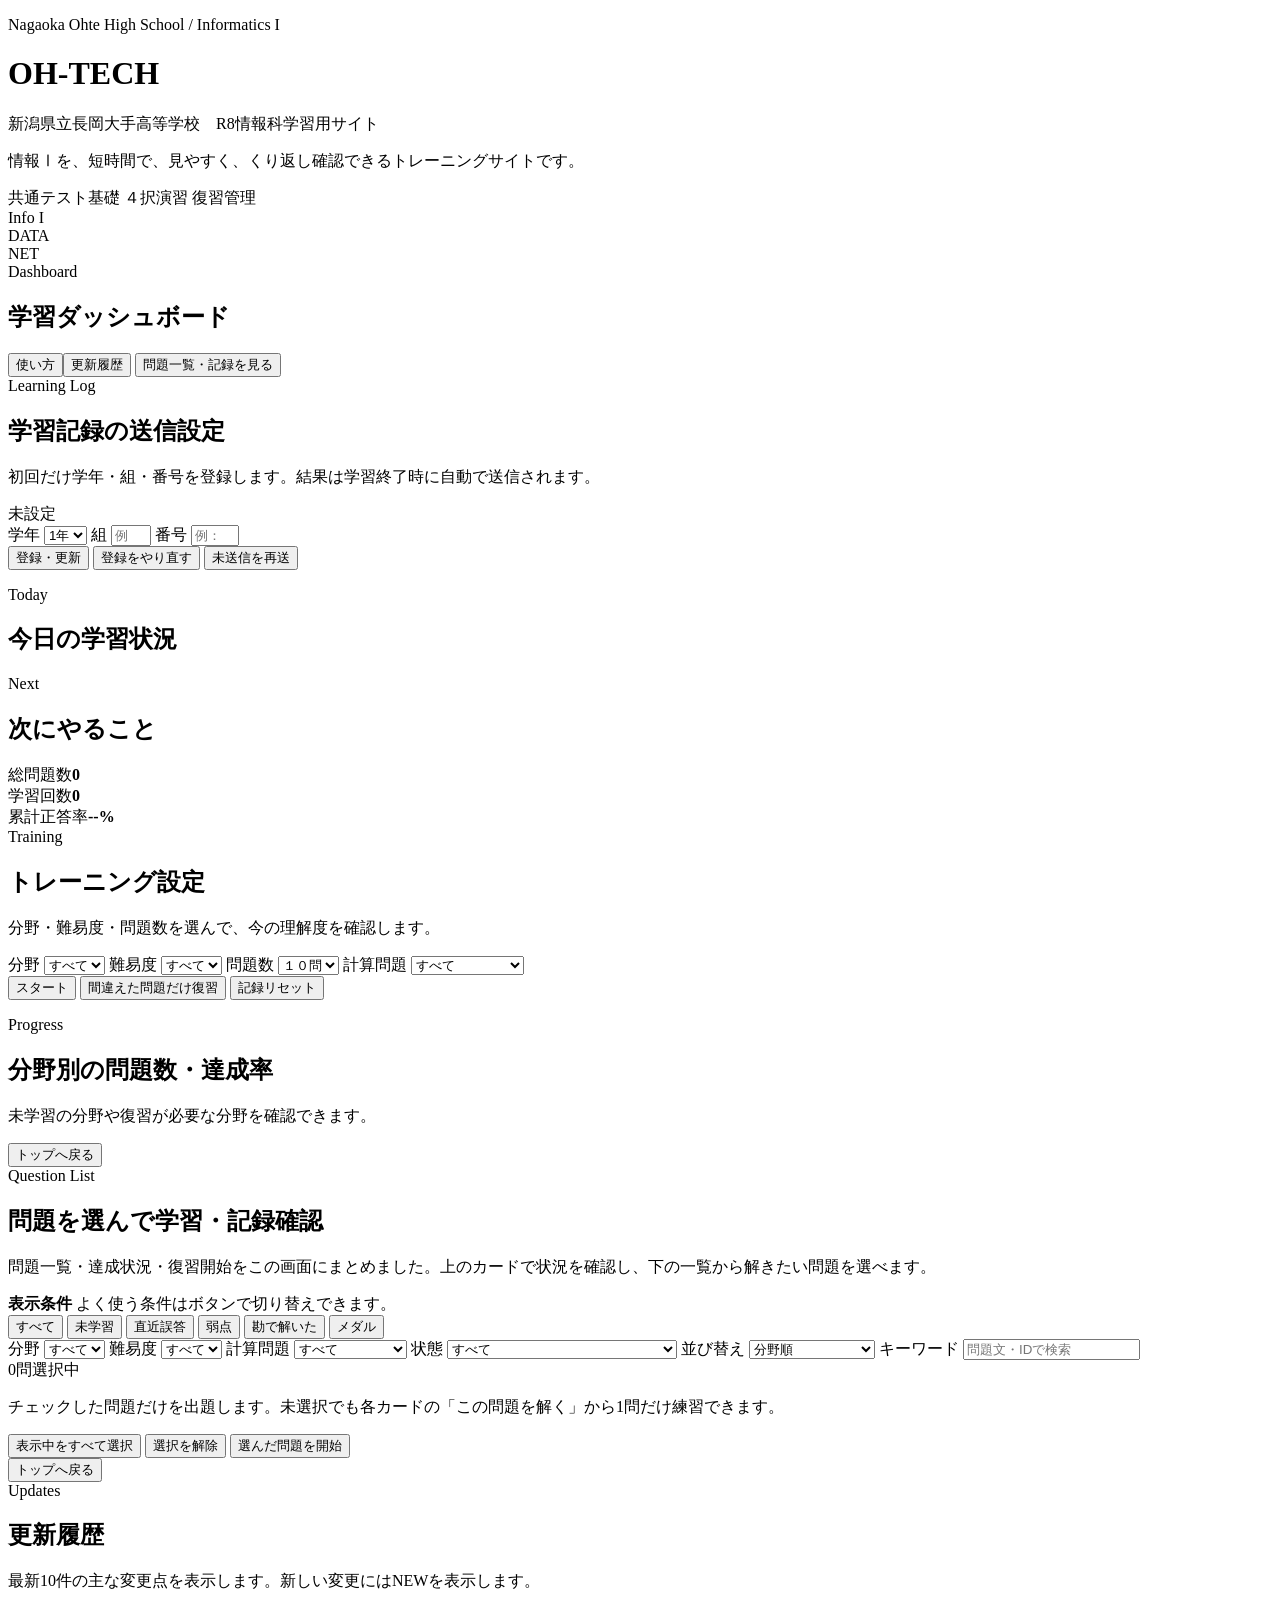
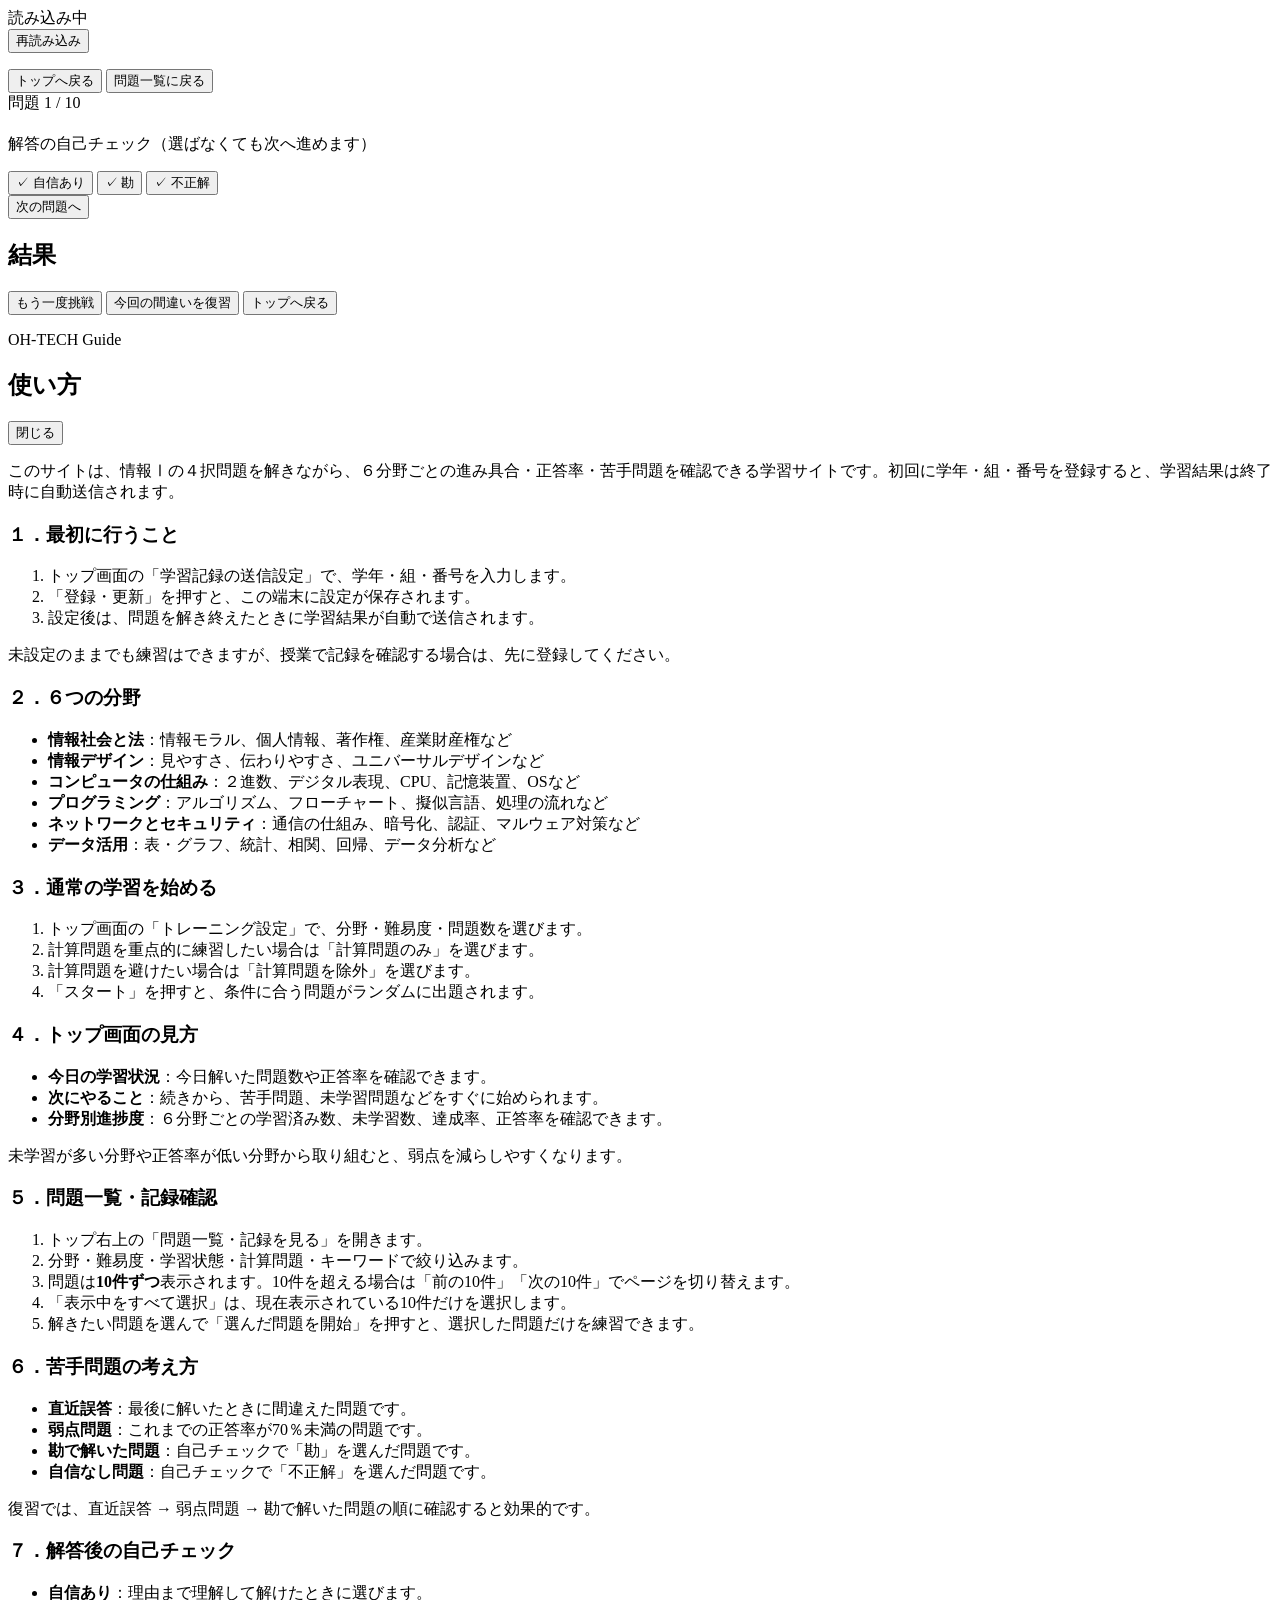
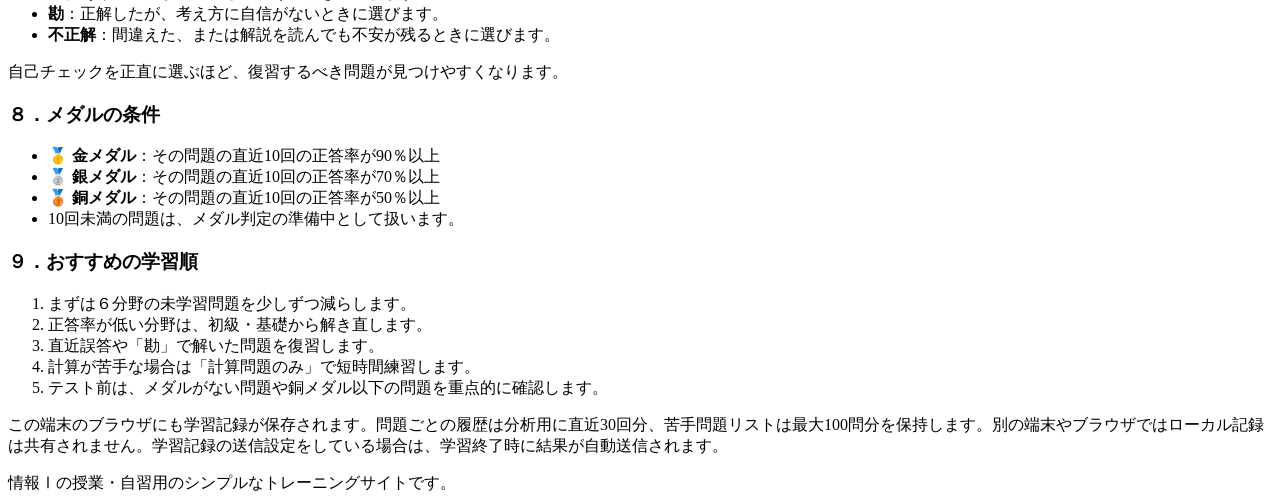
==== index.html @ 72bb90ec "Add files via upload" ====
<!doctype html>
<html lang="ja">
<head>
  <meta charset="utf-8">
  <meta name="viewport" content="width=device-width, initial-scale=1, viewport-fit=cover">
  <meta name="theme-color" content="#1e40af">
  <meta name="apple-mobile-web-app-capable" content="yes">
  <title>OH-TECH｜長岡大手高校 R8 情報科学習サイト</title>
  <link rel="stylesheet" href="css/style.css">
</head>
<body>
  <header class="site-header">
    <div class="hero-content">
      <p class="eyebrow">Nagaoka Ohte High School / Informatics I</p>
      <h1>OH-TECH</h1>
      <p class="school-name">新潟県立長岡大手高等学校　R8情報科学習用サイト</p>
      <p class="lead">情報Ⅰを、短時間で、見やすく、くり返し確認できるトレーニングサイトです。</p>
      <div class="hero-badges" aria-label="サイトの特徴">
        <span>共通テスト基礎</span>
        <span>４択演習</span>
        <span>復習管理</span>
      </div>
    </div>
    <div class="hero-visual" aria-hidden="true">
      <div class="orbit-card main">Info I</div>
      <div class="orbit-card small top">DATA</div>
      <div class="orbit-card small bottom">NET</div>
    </div>
  </header>

  <main class="container">
    <section id="home" class="panel active">
      <div class="top-bar">
        <div class="top-title">
          <span class="page-kicker">Dashboard</span>
          <h2>学習ダッシュボード</h2>
        </div>
        <div class="top-actions">
          <button id="openGuideBtn" class="ghost">使い方</button><button id="openUpdatesBtn" class="ghost">更新履歴</button>
          <button id="openHistoryBtn" class="primary">問題一覧・記録を見る</button>
        </div>
      </div>
      <div class="student-sync-card card" aria-label="学習記録送信設定">
        <div class="student-sync-head">
          <div>
            <span class="dashboard-kicker">Learning Log</span>
            <h2>学習記録の送信設定</h2>
            <p>初回だけ学年・組・番号を登録します。結果は学習終了時に自動で送信されます。</p>
          </div>
          <div id="syncStatusBadge" class="sync-status-badge">未設定</div>
        </div>
        <div class="student-profile-grid">
          <label>学年
            <select id="studentGradeSelect">
              <option value="1">1年</option>
              <option value="2">2年</option>
              <option value="3">3年</option>
            </select>
          </label>
          <label>組
            <input id="studentClassInput" type="number" inputmode="numeric" min="1" max="9" placeholder="例：3">
          </label>
          <label>番号
            <input id="studentNumberInput" type="number" inputmode="numeric" min="1" max="99" placeholder="例：25">
          </label>
          <div class="student-profile-actions">
            <button id="saveStudentProfileBtn" type="button" class="primary">登録・更新</button>
            <button id="resetStudentProfileBtn" type="button" class="ghost">登録をやり直す</button>
            <button id="resendLogsBtn" type="button" class="ghost">未送信を再送</button>
          </div>
        </div>
        <p id="studentProfileMessage" class="student-profile-message"></p>
      </div>

      <div class="home-dashboard">
        <section class="dashboard-card today-card" aria-label="今日の学習状況">
          <div class="dashboard-heading">
            <span class="dashboard-kicker">Today</span>
            <h2>今日の学習状況</h2>
          </div>
          <div id="todayStats" class="today-stats"></div>
        </section>
        <section class="dashboard-card action-card" aria-label="前回の続きと苦手問題">
          <div class="dashboard-heading">
            <span class="dashboard-kicker">Next</span>
            <h2>次にやること</h2>
          </div>
          <div id="nextLearningBox" class="next-learning-box"></div>
        </section>
      </div>
<div class="stats-grid">
        <div class="stat-card"><span>総問題数</span><strong id="totalQuestions">0</strong></div>
        <div class="stat-card"><span>学習回数</span><strong id="studyCount">0</strong></div>
        <div class="stat-card"><span>累計正答率</span><strong id="totalAccuracy">--%</strong></div>
      </div><div class="card">
        <div class="section-head"><span>Training</span><h2>トレーニング設定</h2><p>分野・難易度・問題数を選んで、今の理解度を確認します。</p></div>
        <div class="form-grid">
          <label>分野
            <select id="categorySelect">
              <option value="all">すべて</option>
            </select>
          </label>
          <label>難易度
            <select id="difficultySelect">
              <option value="all">すべて</option>
              <option value="intro">初級</option>
              <option value="basic">基礎</option>
              <option value="standard">標準</option>
              <option value="advanced">発展</option>
            </select>
          </label>
          <label>問題数
            <select id="countSelect">
              <option value="5">５問</option>
              <option value="10" selected>１０問</option>
              <option value="20">２０問</option><option value="all">すべて</option>
            </select>
          </label>
          <label>計算問題
            <select id="calculationSelect">
              <option value="all">すべて</option>
              <option value="only">計算問題のみ</option>
              <option value="exclude">計算問題を除外</option>
            </select>
          </label>
        </div>
        <div class="button-row">
          <button id="startBtn" class="primary">スタート</button>
          <button id="reviewWrongBtn">間違えた問題だけ復習</button>
          <button id="resetStatsBtn" class="danger">記録リセット</button>
        </div>
        <p id="homeMessage" class="message"></p>
      </div>

      <div class="card">
        <div class="section-head"><span>Progress</span><h2>分野別の問題数・達成率</h2><p>未学習の分野や復習が必要な分野を確認できます。</p></div>
        <div id="categoryStats" class="category-stats"></div>
      </div>

      
    </section>

    <section id="history" class="panel">
      <div class="card">
        <div class="history-page-head">
          <button id="historyBackBtn" class="ghost">トップへ戻る</button>
          <div class="section-head history-main-head">
            <span>Question List</span>
            <h2>問題を選んで学習・記録確認</h2>
            <p>問題一覧・達成状況・復習開始をこの画面にまとめました。上のカードで状況を確認し、下の一覧から解きたい問題を選べます。</p>
          </div>
        </div>

        <div id="historySummary" class="history-summary history-summary-compact"></div>

        <div class="history-filter-block">
          <div class="history-filter-title">
            <strong>表示条件</strong>
            <span>よく使う条件はボタンで切り替えできます。</span>
          </div>
          <div class="history-quick-tabs" aria-label="よく使う表示条件">
          <button type="button" class="history-quick-tab active" data-history-quick="all">すべて</button>
          <button type="button" class="history-quick-tab" data-history-quick="untried">未学習</button>
          <button type="button" class="history-quick-tab" data-history-quick="wrong">直近誤答</button>
          <button type="button" class="history-quick-tab" data-history-quick="low">弱点</button>
          <button type="button" class="history-quick-tab" data-history-quick="guess">勘で解いた</button>
          <button type="button" class="history-quick-tab" data-history-quick="medals">メダル</button>
          </div>

          <div class="history-controls">
          <label>分野
            <select id="historyCategoryFilter">
              <option value="all">すべて</option>
            </select>
          </label>
          <label>難易度
            <select id="historyDifficultyFilter">
              <option value="all">すべて</option>
              <option value="intro">初級</option>
              <option value="basic">基礎</option>
              <option value="standard">標準</option>
              <option value="advanced">発展</option>
            </select>
          </label>
          <label>計算問題
            <select id="historyCalculationFilter">
              <option value="all">すべて</option>
              <option value="only">計算問題のみ</option>
              <option value="exclude">計算問題を除外</option>
            </select>
          </label>
          <label>状態
            <select id="historyStatusFilter">
              <option value="all">すべて</option>
              <option value="wrong">直近で間違えた問題</option>
              <option value="untried">未学習問題</option>
              <option value="low">正答率が低い問題（70％未満）</option>
              <option value="medals">メダル獲得済み</option>
              <option value="gold">金メダル（直近10回90％以上）</option>
              <option value="silver">銀メダル（直近10回70％以上）</option>
              <option value="bronze">銅メダル（直近10回50％以上）</option>
              <option value="guess">「勘」が多い問題</option>
              <option value="selfIncorrect">自己チェック「不正解」が多い問題</option>
            </select>
          </label>
          <label>並び替え
            <select id="historySortSelect">
              <option value="category">分野順</option>
              <option value="lowAccuracy">正答率が低い順</option>
              <option value="highAccuracy">正答率が高い順</option>
              <option value="recent">最近解いた順</option>
              <option value="attempts">解答回数が多い順</option>
            </select>
          </label>
          <label>キーワード
            <input id="historySearchInput" type="search" placeholder="問題文・IDで検索">
          </label>
          </div>
        </div>

        <div class="history-study-toolbar">
          <div>
            <div id="historySelectionInfo" class="picker-info">0問選択中</div>
            <p class="toolbar-note">チェックした問題だけを出題します。未選択でも各カードの「この問題を解く」から1問だけ練習できます。</p>
          </div>
          <div class="button-row compact">
            <button id="historySelectVisibleBtn" type="button">表示中をすべて選択</button>
            <button id="historyClearSelectedBtn" type="button" class="ghost">選択を解除</button>
            <button id="historyStartSelectedBtn" type="button" class="primary">選んだ問題を開始</button>
          </div>
        </div>

        <div id="historyResultInfo" class="history-result-info"></div>
        <div id="questionHistory" class="question-history"></div>
      </div>
    </section>

    <section id="updatesPanel" class="panel">
      <div class="card updates-card">
        <div class="history-page-head">
          <button id="updatesBackBtn" class="ghost">トップへ戻る</button>
          <div class="section-head history-main-head">
            <span>Updates</span>
            <h2>更新履歴</h2>
            <p>最新10件の主な変更点を表示します。新しい変更にはNEWを表示します。</p>
          </div>
        </div>
        <div class="updates-toolbar">
          <div id="updatesLatestBadge" class="updates-latest-badge">読み込み中</div>
          <button id="reloadUpdatesBtn" type="button" class="ghost">再読み込み</button>
        </div>
        <div id="updateHistoryList" class="update-history-list" aria-live="polite"></div>
        <p id="updateHistoryMessage" class="update-history-message"></p>
      </div>
    </section>


    <section id="quiz" class="panel">
      <div class="quiz-top">
        <div class="quiz-nav-actions" aria-label="問題画面の移動">
          <button id="backHomeBtn" class="ghost" type="button">トップへ戻る</button>
          <button id="backHistoryBtn" class="ghost" type="button">問題一覧に戻る</button>
        </div>
        <div class="progress"><span id="progressText">問題 1 / 10</span><div><i id="progressBar"></i></div></div>
      </div>

      <article class="card question-card">
        <div class="tag-row">
          <span id="questionCategory" class="tag"></span>
          <span id="questionDifficulty" class="tag muted"></span>
        </div>
        <h2 id="questionText"></h2>
        <div id="questionFigure" class="question-figure" aria-label="問題の図"></div>
        <div id="choices" class="choices"></div>
      </article>

      <article id="feedback" class="card feedback hidden">
        <h2 id="feedbackTitle"></h2>
        <p id="correctAnswer"></p>
        <p id="explanation"></p>
        <div class="self-check" aria-label="解答後の自己チェック">
          <p class="self-check-title">解答の自己チェック（選ばなくても次へ進めます）</p>
          <div id="confidenceChoices" class="confidence-choices">
            <button type="button" class="confidence-choice" data-confidence="confident">✓ 自信あり</button>
            <button type="button" class="confidence-choice" data-confidence="guess">✓ 勘</button>
            <button type="button" class="confidence-choice" data-confidence="incorrect">✓ 不正解</button>
          </div>
        </div>
        <button id="nextBtn" class="primary">次の問題へ</button>
      </article>
    </section>

    <section id="result" class="panel">
      <article class="card result-card">
        <h2>結果</h2>
        <p class="score"><strong id="scoreText"></strong></p>
        <p id="resultMessage"></p>
        <div id="resultBreakdown" class="category-stats"></div>
        <div class="button-row">
          <button id="retryBtn" class="primary">もう一度挑戦</button>
          <button id="reviewSessionWrongBtn">今回の間違いを復習</button>
          <button id="toHomeBtn">トップへ戻る</button>
        </div>
      </article>
    </section>
  </main>


  <div id="guideModal" class="modal hidden" role="dialog" aria-modal="true" aria-labelledby="guideTitle">
    <div class="modal-backdrop" id="closeGuideBackdrop"></div>
    <section class="modal-card guide-modal-card">
      <div class="modal-head">
        <div>
          <p class="guide-kicker">OH-TECH Guide</p>
          <h2 id="guideTitle">使い方</h2>
        </div>
        <button id="closeGuideBtn" class="ghost" type="button">閉じる</button>
      </div>

      <div class="guide-overview">
        <p>このサイトは、情報Ⅰの４択問題を解きながら、６分野ごとの進み具合・正答率・苦手問題を確認できる学習サイトです。初回に学年・組・番号を登録すると、学習結果は終了時に自動送信されます。</p>
      </div>

      <div class="guide-section-grid">
        <section class="guide-section highlight-guide-section">
          <h3>１．最初に行うこと</h3>
          <ol class="guide-list">
            <li>トップ画面の「学習記録の送信設定」で、学年・組・番号を入力します。</li>
            <li>「登録・更新」を押すと、この端末に設定が保存されます。</li>
            <li>設定後は、問題を解き終えたときに学習結果が自動で送信されます。</li>
          </ol>
          <p class="guide-small-note">未設定のままでも練習はできますが、授業で記録を確認する場合は、先に登録してください。</p>
        </section>

        <section class="guide-section">
          <h3>２．６つの分野</h3>
          <ul class="guide-list">
            <li><strong>情報社会と法</strong>：情報モラル、個人情報、著作権、産業財産権など</li>
            <li><strong>情報デザイン</strong>：見やすさ、伝わりやすさ、ユニバーサルデザインなど</li>
            <li><strong>コンピュータの仕組み</strong>：２進数、デジタル表現、CPU、記憶装置、OSなど</li>
            <li><strong>プログラミング</strong>：アルゴリズム、フローチャート、擬似言語、処理の流れなど</li>
            <li><strong>ネットワークとセキュリティ</strong>：通信の仕組み、暗号化、認証、マルウェア対策など</li>
            <li><strong>データ活用</strong>：表・グラフ、統計、相関、回帰、データ分析など</li>
          </ul>
        </section>

        <section class="guide-section">
          <h3>３．通常の学習を始める</h3>
          <ol class="guide-list">
            <li>トップ画面の「トレーニング設定」で、分野・難易度・問題数を選びます。</li>
            <li>計算問題を重点的に練習したい場合は「計算問題のみ」を選びます。</li>
            <li>計算問題を避けたい場合は「計算問題を除外」を選びます。</li>
            <li>「スタート」を押すと、条件に合う問題がランダムに出題されます。</li>
          </ol>
        </section>

        <section class="guide-section">
          <h3>４．トップ画面の見方</h3>
          <ul class="guide-list">
            <li><strong>今日の学習状況</strong>：今日解いた問題数や正答率を確認できます。</li>
            <li><strong>次にやること</strong>：続きから、苦手問題、未学習問題などをすぐに始められます。</li>
            <li><strong>分野別進捗度</strong>：６分野ごとの学習済み数、未学習数、達成率、正答率を確認できます。</li>
          </ul>
          <p class="guide-small-note">未学習が多い分野や正答率が低い分野から取り組むと、弱点を減らしやすくなります。</p>
        </section>

        <section class="guide-section">
          <h3>５．問題一覧・記録確認</h3>
          <ol class="guide-list">
            <li>トップ右上の「問題一覧・記録を見る」を開きます。</li>
            <li>分野・難易度・学習状態・計算問題・キーワードで絞り込みます。</li>
            <li>問題は<strong>10件ずつ</strong>表示されます。10件を超える場合は「前の10件」「次の10件」でページを切り替えます。</li>
            <li>「表示中をすべて選択」は、現在表示されている10件だけを選択します。</li>
            <li>解きたい問題を選んで「選んだ問題を開始」を押すと、選択した問題だけを練習できます。</li>
          </ol>
        </section>

        <section class="guide-section highlight-guide-section">
          <h3>６．苦手問題の考え方</h3>
          <ul class="guide-list">
            <li><strong>直近誤答</strong>：最後に解いたときに間違えた問題です。</li>
            <li><strong>弱点問題</strong>：これまでの正答率が70％未満の問題です。</li>
            <li><strong>勘で解いた問題</strong>：自己チェックで「勘」を選んだ問題です。</li>
            <li><strong>自信なし問題</strong>：自己チェックで「不正解」を選んだ問題です。</li>
          </ul>
          <p class="guide-small-note">復習では、直近誤答 → 弱点問題 → 勘で解いた問題の順に確認すると効果的です。</p>
        </section>

        <section class="guide-section">
          <h3>７．解答後の自己チェック</h3>
          <ul class="guide-list">
            <li><strong>自信あり</strong>：理由まで理解して解けたときに選びます。</li>
            <li><strong>勘</strong>：正解したが、考え方に自信がないときに選びます。</li>
            <li><strong>不正解</strong>：間違えた、または解説を読んでも不安が残るときに選びます。</li>
          </ul>
          <p class="guide-small-note">自己チェックを正直に選ぶほど、復習するべき問題が見つけやすくなります。</p>
        </section>

        <section class="guide-section">
          <h3>８．メダルの条件</h3>
          <ul class="guide-list">
            <li><strong>🥇 金メダル</strong>：その問題の直近10回の正答率が90％以上</li>
            <li><strong>🥈 銀メダル</strong>：その問題の直近10回の正答率が70％以上</li>
            <li><strong>🥉 銅メダル</strong>：その問題の直近10回の正答率が50％以上</li>
            <li>10回未満の問題は、メダル判定の準備中として扱います。</li>
          </ul>
        </section>

        <section class="guide-section">
          <h3>９．おすすめの学習順</h3>
          <ol class="guide-list">
            <li>まずは６分野の未学習問題を少しずつ減らします。</li>
            <li>正答率が低い分野は、初級・基礎から解き直します。</li>
            <li>直近誤答や「勘」で解いた問題を復習します。</li>
            <li>計算が苦手な場合は「計算問題のみ」で短時間練習します。</li>
            <li>テスト前は、メダルがない問題や銅メダル以下の問題を重点的に確認します。</li>
          </ol>
        </section>
      </div>

      <p class="guide-note">この端末のブラウザにも学習記録が保存されます。問題ごとの履歴は分析用に直近30回分、苦手問題リストは最大100問分を保持します。別の端末やブラウザではローカル記録は共有されません。学習記録の送信設定をしている場合は、学習終了時に結果が自動送信されます。</p>
    </section>
  </div>

  <footer class="site-footer">情報Ⅰの授業・自習用のシンプルなトレーニングサイトです。</footer>
  <script src="data/questions.js"></script>
  <script src="js/app.js"></script>
</body>
</html>
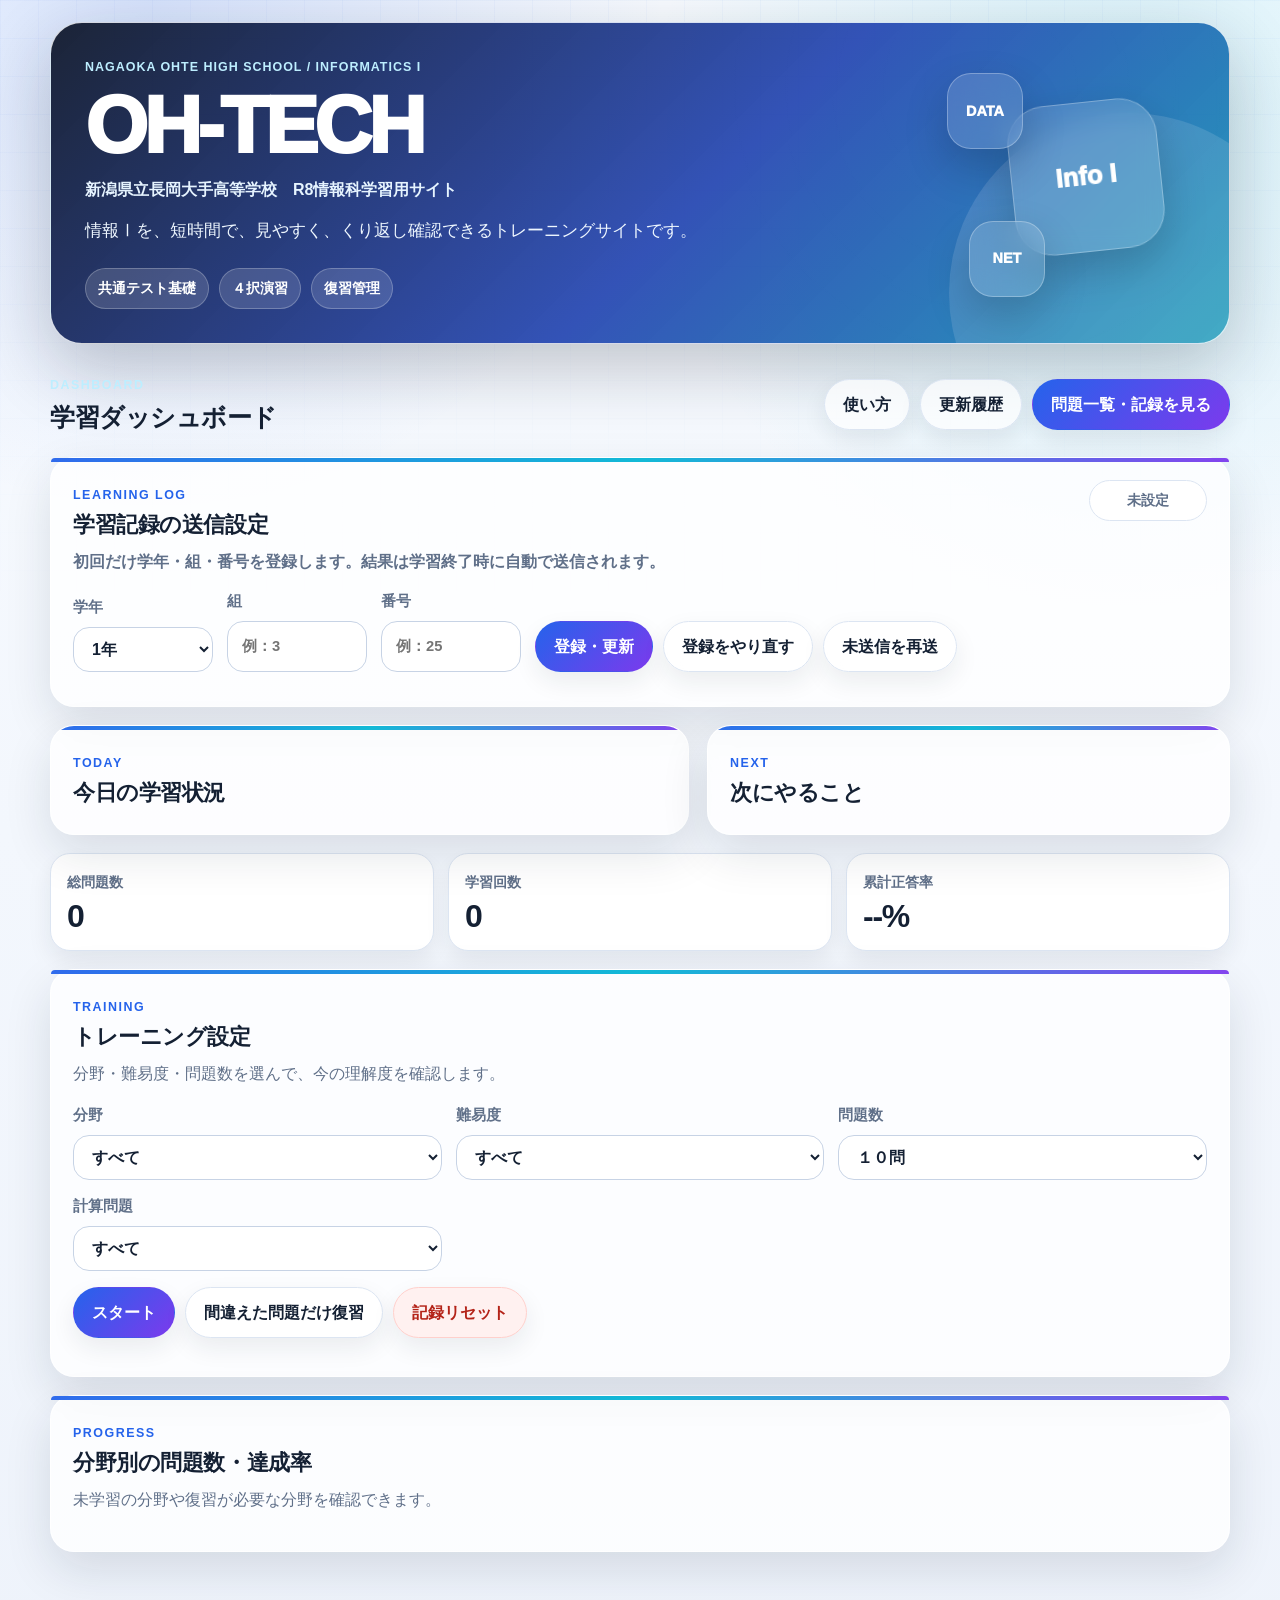
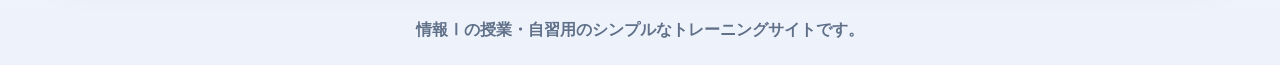
==== commit f47c7cea: "Add files via upload" ====
--- a/index.html
+++ b/index.html
@@ -6,7 +6,7 @@
   <meta name="theme-color" content="#1e40af">
   <meta name="apple-mobile-web-app-capable" content="yes">
   <title>OH-TECH｜長岡大手高校 R8 情報科学習サイト</title>
-  <link rel="stylesheet" href="css/style.css">
+  <link rel="stylesheet" href="style.css">
 </head>
 <body>
   <header class="site-header">
--- a/style.css
+++ b/style.css
@@ -0,0 +1,1197 @@
+.hidden{display:none!important}
+:root{
+  --bg:#eef3fb;
+  --bg2:#f8fbff;
+  --card:#ffffff;
+  --glass:rgba(255,255,255,.78);
+  --text:#142033;
+  --sub:#607089;
+  --muted:#8794a8;
+  --line:#dce5f2;
+  --line-strong:#c7d3e5;
+  --main:#2563eb;
+  --main2:#06b6d4;
+  --main-dark:#1e40af;
+  --main-soft:#e0efff;
+  --accent:#7c3aed;
+  --ok:#157347;
+  --ok-bg:#ecfdf3;
+  --ng:#b42318;
+  --ng-bg:#fff1f0;
+  --warn:#a15c07;
+  --warn-bg:#fff7df;
+  --shadow:0 18px 48px rgba(20,32,51,.12);
+  --shadow-soft:0 10px 24px rgba(20,32,51,.08);
+  --radius:24px;
+  --radius-sm:16px;
+}
+*{box-sizing:border-box}
+html{scroll-behavior:smooth}
+body{
+  margin:0;
+  min-height:100vh;
+  color:var(--text);
+  font-family:-apple-system,BlinkMacSystemFont,"Segoe UI","Hiragino Sans","Yu Gothic",Meiryo,sans-serif;
+  background:
+    radial-gradient(circle at 12% 0%, rgba(37,99,235,.16), transparent 32rem),
+    radial-gradient(circle at 88% 8%, rgba(6,182,212,.14), transparent 30rem),
+    linear-gradient(180deg,var(--bg2),var(--bg));
+  line-height:1.7;
+}
+body::before{
+  content:"";
+  position:fixed;
+  inset:0;
+  pointer-events:none;
+  background-image:linear-gradient(rgba(37,99,235,.045) 1px, transparent 1px),linear-gradient(90deg, rgba(37,99,235,.045) 1px, transparent 1px);
+  background-size:38px 38px;
+  mask-image:linear-gradient(180deg,rgba(0,0,0,.72),transparent 70%);
+}
+button,select{font:inherit}
+button{
+  border:0;
+  border-radius:999px;
+  padding:11px 18px;
+  background:#fff;
+  color:var(--text);
+  font-weight:800;
+  cursor:pointer;
+  border:1px solid var(--line);
+  box-shadow:var(--shadow-soft);
+  transition:transform .18s ease, box-shadow .18s ease, background .18s ease, border-color .18s ease;
+}
+button:hover:not(:disabled){transform:translateY(-1px);box-shadow:0 14px 28px rgba(20,32,51,.13);border-color:#b8c7dd}
+button:focus-visible,select:focus-visible{outline:3px solid rgba(37,99,235,.28);outline-offset:3px}
+button:disabled{opacity:.45;cursor:not-allowed;box-shadow:none}
+button.primary,.primary{
+  color:#fff;
+  background:linear-gradient(135deg,var(--main),var(--accent));
+  border-color:transparent;
+}
+button.ghost,.ghost{background:rgba(255,255,255,.72);backdrop-filter:blur(10px)}
+button.danger{background:var(--ng-bg);color:var(--ng);border-color:#ffd0cc}
+.site-header{
+  position:relative;
+  overflow:hidden;
+  width:min(1180px,calc(100% - 32px));
+  margin:22px auto 0;
+  padding:34px;
+  border:1px solid rgba(255,255,255,.8);
+  border-radius:32px;
+  background:
+    linear-gradient(135deg,rgba(15,23,42,.94),rgba(30,64,175,.9) 55%,rgba(8,145,178,.86)),
+    radial-gradient(circle at 80% 20%,rgba(255,255,255,.22),transparent 18rem);
+  color:#fff;
+  display:grid;
+  grid-template-columns:minmax(0,1fr) 280px;
+  gap:26px;
+  box-shadow:0 24px 70px rgba(15,23,42,.24);
+}
+.site-header::after{
+  content:"";
+  position:absolute;
+  inset:auto -80px -130px auto;
+  width:360px;height:360px;
+  border-radius:50%;
+  background:rgba(255,255,255,.12);
+}
+.hero-content{position:relative;z-index:1}
+.eyebrow,.page-kicker,.dashboard-kicker,.section-head span{
+  margin:0 0 8px;
+  letter-spacing:.12em;
+  text-transform:uppercase;
+  font-size:.78rem;
+  font-weight:900;
+  color:#bdeeff;
+}
+.site-header h1{margin:0;font-size:clamp(2.7rem,7vw,5rem);line-height:1;font-weight:950;letter-spacing:-.05em}
+.school-name{margin:10px 0 0;font-weight:800;color:#e6f4ff}
+.lead{max-width:720px;margin:14px 0 0;font-size:1.06rem;color:#eef7ff}
+.hero-badges{display:flex;flex-wrap:wrap;gap:10px;margin-top:22px}
+.hero-badges span{
+  display:inline-flex;align-items:center;gap:6px;
+  padding:7px 12px;border-radius:999px;
+  background:rgba(255,255,255,.14);border:1px solid rgba(255,255,255,.24);
+  font-weight:800;font-size:.9rem;
+}
+.hero-visual{position:relative;z-index:1;min-height:210px}
+.orbit-card{
+  position:absolute;
+  display:grid;place-items:center;
+  border:1px solid rgba(255,255,255,.28);
+  background:rgba(255,255,255,.14);
+  backdrop-filter:blur(14px);
+  box-shadow:0 18px 44px rgba(0,0,0,.18);
+  font-weight:950;
+}
+.orbit-card.main{right:34px;top:45px;width:150px;height:150px;border-radius:38px;font-size:1.6rem;transform:rotate(-6deg)}
+.orbit-card.small{width:76px;height:76px;border-radius:24px;font-size:.9rem}
+.orbit-card.top{right:172px;top:16px}.orbit-card.bottom{right:150px;bottom:12px}
+.container{position:relative;z-index:1;width:min(1180px,calc(100% - 32px));margin:26px auto 42px}
+.panel{display:none}.panel.active{display:block;animation:fadeUp .28s ease both}@keyframes fadeUp{from{opacity:0;transform:translateY(8px)}to{opacity:1;transform:none}}
+.top-bar{display:flex;align-items:center;justify-content:space-between;gap:16px;margin-bottom:18px}
+.top-title h2{margin:0;font-size:1.55rem;letter-spacing:-.02em}.top-actions,.button-row{display:flex;flex-wrap:wrap;gap:10px;align-items:center}
+.home-dashboard{display:grid;grid-template-columns:1.1fr .9fr;gap:18px;margin-bottom:18px}
+.card,.dashboard-card,.result-card,.question-card,.feedback{
+  border:1px solid rgba(255,255,255,.78);
+  border-radius:var(--radius);
+  background:var(--glass);
+  backdrop-filter:blur(18px);
+  box-shadow:var(--shadow);
+  padding:22px;
+}
+.dashboard-card{position:relative;overflow:hidden}
+.dashboard-card::before,.card::before{content:"";display:block;position:absolute;inset:0 0 auto 0;height:4px;background:linear-gradient(90deg,var(--main),var(--main2),var(--accent));opacity:.95;border-radius:var(--radius) var(--radius) 0 0}.card{position:relative;margin-bottom:18px}
+.dashboard-heading h2,.card h2,.section-head h2{margin:0;font-size:1.35rem;letter-spacing:-.02em}.dashboard-kicker,.section-head span{color:var(--main)}
+.section-head{margin-bottom:16px}.section-head p{margin:4px 0 0;color:var(--sub)}
+.stats-grid{display:grid;grid-template-columns:repeat(3,1fr);gap:14px;margin-bottom:18px}
+.stat-card,.mini-stat,.today-pill,.status-summary-card{
+  background:#fff;border:1px solid var(--line);border-radius:20px;padding:16px;box-shadow:var(--shadow-soft)
+}
+.stat-card span,.today-pill span{display:block;color:var(--sub);font-size:.9rem;font-weight:800}.stat-card strong,.today-pill strong{display:block;font-size:2rem;line-height:1.1;margin-top:4px;letter-spacing:-.04em}
+.today-stats{display:grid;grid-template-columns:repeat(3,1fr);gap:12px}.today-message{grid-column:1/-1;margin:6px 0 0;color:var(--sub);font-weight:700}
+.next-learning-box{display:grid;gap:12px}.next-action{display:flex;justify-content:space-between;gap:12px;align-items:center;background:#fff;border:1px solid var(--line);border-radius:20px;padding:14px}.next-action strong,.next-action span{display:block}.next-action span{color:var(--sub);font-size:.9rem}.weak-list{display:flex;flex-wrap:wrap;gap:7px;margin-top:6px}.weak-chip{display:inline-flex;padding:4px 8px;background:var(--warn-bg);color:var(--warn);border:1px solid #fed7aa;border-radius:999px;font-size:.82rem;font-weight:800}
+.form-grid,.history-controls,.status-filter-controls{display:grid;grid-template-columns:repeat(3,1fr);gap:14px;margin:16px 0}
+label{display:grid;gap:7px;color:var(--sub);font-weight:900;font-size:.92rem}select{width:100%;border:1px solid var(--line-strong);border-radius:16px;background:#fff;color:var(--text);padding:12px 14px;font-weight:800;box-shadow:inset 0 1px 0 rgba(255,255,255,.8)}
+.message,.note{color:var(--sub);font-weight:700}.note{margin-top:4px}.category-stats{display:grid;grid-template-columns:repeat(2,minmax(0,1fr));gap:14px}.category-detail{display:grid;gap:8px}.mini-stat strong{font-size:1rem}.mini-stat span{display:block;color:var(--sub);font-weight:800}.difficulty-breakdown{display:flex;flex-wrap:wrap;gap:6px}.difficulty-breakdown span,.tag,.status-meta span{display:inline-flex;align-items:center;border-radius:999px;border:1px solid var(--line);background:#f8fbff;color:var(--sub);padding:3px 9px;font-size:.8rem;font-weight:900}.progress-track{height:10px;border-radius:999px;background:#e8eef7;overflow:hidden}.progress-fill,.progress i{display:block;height:100%;background:linear-gradient(90deg,var(--main),var(--main2));border-radius:999px}.progress-line{display:flex;justify-content:space-between;gap:8px;font-size:.88rem}
+.quiz-top{display:flex;justify-content:space-between;align-items:center;gap:14px;margin-bottom:18px}.quiz-nav-actions{display:flex;flex-wrap:wrap;gap:10px;align-items:center}.progress{min-width:280px;display:grid;gap:8px;font-weight:900;color:var(--sub)}.progress div{height:12px;background:#dfe7f3;border-radius:999px;overflow:hidden}
+.tag-row{display:flex;flex-wrap:wrap;gap:8px;margin-bottom:14px}.tag{background:var(--main-soft);color:var(--main-dark);border-color:#bfdbfe}.tag.muted{background:#f4f6fb;color:var(--sub)}#questionText{font-size:1.35rem;line-height:1.75}.choices{display:grid;gap:12px}.choice{width:100%;border-radius:18px;text-align:left;padding:15px 16px;background:#fff;box-shadow:none}.choice.correct{background:var(--ok-bg);color:var(--ok);border-color:#86efac}.choice.wrong{background:var(--ng-bg);color:var(--ng);border-color:#fca5a5}.feedback.hidden,.modal.hidden{display:none}.feedback.ok{border-color:#b7ebc6}.feedback.ng{border-color:#ffc8c2}#explanation{white-space:pre-line;background:#f8fbff;border:1px solid var(--line);padding:14px;border-radius:16px}.self-check{margin:16px 0;padding:14px;border-radius:18px;background:#f8fbff;border:1px solid var(--line)}.self-check-title{margin:0 0 10px;font-weight:900}.confidence-choices{display:flex;flex-wrap:wrap;gap:8px}.confidence-choice.selected{background:var(--main-soft);border-color:#93c5fd;color:var(--main-dark)}.score{font-size:1.5rem}.result-card{text-align:center}
+.history-summary,.status-summary{display:grid;grid-template-columns:repeat(4,1fr);gap:12px;margin:16px 0}.history-group,.status-group{border:1px solid var(--line);border-radius:20px;background:#fff;margin:12px 0;overflow:hidden}.history-group summary,.status-group summary{cursor:pointer;padding:14px 16px;font-weight:950;background:#f8fbff}.table-scroll{overflow:auto}.history-table{width:100%;border-collapse:collapse;min-width:860px}.history-table th,.history-table td{padding:12px;border-top:1px solid var(--line);text-align:left;vertical-align:top}.history-table th{background:#f8fbff;color:var(--sub);font-size:.85rem}.question-title{font-weight:800}.question-id{display:inline-flex;margin-right:7px;color:var(--muted);font-size:.8rem;font-weight:900}
+.status-tabs{display:flex;flex-wrap:wrap;gap:8px;margin:16px 0}.status-tab{box-shadow:none}.status-tab.active{background:linear-gradient(135deg,var(--main),var(--main2));color:#fff;border-color:transparent}.status-summary{grid-template-columns:repeat(8,1fr)}.status-summary-card{appearance:none;text-align:left;box-shadow:var(--shadow-soft);border-radius:18px}.status-summary-card strong{display:block;font-size:.82rem;color:var(--sub)}.status-summary-card span{display:block;font-size:1.3rem;font-weight:950;color:var(--text);margin-top:4px}.status-result-info{margin:10px 0;color:var(--sub);font-weight:900}.status-card-grid{display:grid;grid-template-columns:repeat(2,minmax(0,1fr));gap:12px;padding:14px}.status-question-card{border:1px solid var(--line);border-radius:18px;background:#fff;padding:15px;box-shadow:0 6px 14px rgba(20,32,51,.05)}.status-question-card.gold{border-color:#facc15;background:linear-gradient(180deg,#fffbeb,#fff)}.status-question-card.silver{border-color:#cbd5e1;background:linear-gradient(180deg,#f8fafc,#fff)}.status-question-card.bronze{border-color:#fdba74;background:linear-gradient(180deg,#fff7ed,#fff)}.status-question-card.under50{border-color:#fecaca;background:linear-gradient(180deg,#fff7f7,#fff)}.status-question-card.waiting{border-color:#dbe4f0;background:linear-gradient(180deg,#f8fafc,#fff)}.status-question-card.untried{border-color:#c7d2fe;background:linear-gradient(180deg,#f5f7ff,#fff)}.status-question-head{display:flex;align-items:center;justify-content:space-between;gap:10px;margin-bottom:8px}.status-medal-wrap{display:flex;align-items:center;gap:8px;min-width:0}.medal-icon{font-size:1.45rem;line-height:1}.status-rate{font-weight:950;font-size:1.08rem}.status-badge{display:inline-flex;border-radius:999px;padding:3px 9px;font-size:.82rem;font-weight:900}.status-badge.untried{background:#eef2ff;color:#3730a3;border:1px solid #c7d2fe}.status-badge.correct,.status-badge.done{background:var(--ok-bg);color:var(--ok);border:1px solid #bbf7d0}.status-badge.wrong{background:var(--ng-bg);color:var(--ng);border:1px solid #fecaca}.status-question-text{margin:0 0 10px;font-weight:850;line-height:1.65}.status-meta{display:flex;flex-wrap:wrap;gap:7px}.status-more-area{display:flex;gap:10px;justify-content:center;margin-top:14px}
+.modal{position:fixed;inset:0;z-index:20;display:grid;place-items:center;padding:20px}.modal-backdrop{position:absolute;inset:0;background:rgba(15,23,42,.48);backdrop-filter:blur(5px)}.modal-card{position:relative;width:min(640px,100%);background:#fff;border-radius:26px;padding:24px;box-shadow:0 30px 80px rgba(0,0,0,.3)}.modal-head{display:flex;justify-content:space-between;gap:12px;align-items:center}.guide-list{padding-left:1.3rem}.guide-list li{margin:10px 0}.site-footer{text-align:center;color:var(--sub);font-weight:800;padding:22px}
+@media(max-width:940px){.tutorial-head{flex-direction:column}.tutorial-cards,.guide-mini-grid,.guide-section-grid{grid-template-columns:1fr}.guide-modal-card{width:min(760px,100%)}.site-header{grid-template-columns:1fr;padding:28px}.hero-visual{display:none}.home-dashboard,.category-stats,.status-card-grid{grid-template-columns:1fr}.status-summary{grid-template-columns:repeat(3,1fr)}.history-summary{grid-template-columns:repeat(2,1fr)}.form-grid,.history-controls,.status-filter-controls{grid-template-columns:1fr}.top-bar,.quiz-top{align-items:flex-start;flex-direction:column}.progress{width:100%;min-width:0}.top-actions{width:100%}.top-actions button,.quiz-nav-actions button{flex:1 1 auto}}
+@media(max-width:620px){.container,.site-header{width:min(100% - 20px,1180px)}.site-header{border-radius:24px;margin-top:10px;padding:22px}.site-header h1{font-size:3rem}.card,.dashboard-card{padding:17px;border-radius:20px}.stats-grid,.today-stats,.status-summary{grid-template-columns:1fr}.next-action{align-items:flex-start;flex-direction:column}.button-row button,.top-actions button,.quiz-nav-actions button{width:100%}.status-tabs{display:grid;grid-template-columns:1fr 1fr}.history-summary{grid-template-columns:1fr}.choice{padding:14px}.modal-card{padding:18px}}
+@media(prefers-reduced-motion:reduce){*{scroll-behavior:auto!important;transition:none!important;animation:none!important}}
+
+
+/* UI improvement */
+.eyebrow{letter-spacing:.08em}
+.next-action{padding:18px;border-radius:18px}
+.next-cta{min-width:180px;font-weight:700;font-size:1rem;padding:12px 18px;border-radius:12px}
+.continue-btn{box-shadow:0 4px 12px rgba(0,0,0,.12)}
+.weak-btn{background:#f5f7fb;border:2px solid var(--line)}
+.next-action strong{font-size:1.05rem;margin-bottom:4px}
+
+
+
+/* 分野別件数が増えても見やすいカード表示 */
+.category-stats{
+  display:grid;
+  grid-template-columns:repeat(auto-fit,minmax(260px,1fr));
+  gap:16px;
+}
+.category-card{
+  position:relative;
+  overflow:hidden;
+  display:grid;
+  gap:12px;
+  padding:18px;
+  border:1px solid var(--line);
+  border-radius:24px;
+  background:
+    linear-gradient(180deg,rgba(255,255,255,.96),rgba(248,251,255,.92));
+  box-shadow:var(--shadow-soft);
+}
+.category-card::before{
+  content:"";
+  position:absolute;
+  inset:0 0 auto 0;
+  height:5px;
+  background:linear-gradient(90deg,var(--main),var(--main2));
+}
+.category-card-head{
+  display:flex;
+  justify-content:space-between;
+  align-items:flex-start;
+  gap:12px;
+}
+.category-title{
+  display:flex;
+  align-items:center;
+  gap:10px;
+  min-width:0;
+}
+.category-title strong{
+  font-size:1.03rem;
+  line-height:1.35;
+  letter-spacing:-.02em;
+}
+.category-icon{
+  display:inline-grid;
+  place-items:center;
+  flex:0 0 auto;
+  width:36px;
+  height:36px;
+  border-radius:14px;
+  background:var(--main-soft);
+  color:var(--main-dark);
+  font-weight:950;
+  box-shadow:inset 0 0 0 1px rgba(37,99,235,.12);
+}
+.category-count{
+  flex:0 0 auto;
+  display:inline-flex;
+  align-items:center;
+  justify-content:center;
+  min-width:64px;
+  padding:6px 10px;
+  border-radius:999px;
+  background:#102a56;
+  color:#fff;
+  font-size:.95rem;
+  font-weight:950;
+}
+.category-countbar{
+  height:12px;
+  border-radius:999px;
+  background:#e8eef7;
+  overflow:hidden;
+}
+.category-countbar span{
+  display:block;
+  height:100%;
+  border-radius:999px;
+  background:linear-gradient(90deg,#1d4ed8,#0891b2);
+}
+.category-meta,.category-progress-row{
+  display:flex;
+  justify-content:space-between;
+  align-items:center;
+  gap:10px;
+  color:var(--sub);
+  font-size:.86rem;
+  font-weight:850;
+}
+.difficulty-breakdown{
+  display:grid;
+  grid-template-columns:repeat(2,minmax(0,1fr));
+  gap:8px;
+}
+.difficulty-breakdown .difficulty-chip{
+  display:flex;
+  justify-content:space-between;
+  align-items:center;
+  gap:8px;
+  border-radius:14px;
+  border:1px solid var(--line);
+  background:#fff;
+  padding:8px 10px;
+  color:var(--text);
+  font-size:.84rem;
+  font-weight:900;
+}
+.difficulty-chip b{
+  font-weight:950;
+}
+.difficulty-chip em{
+  font-style:normal;
+  color:var(--sub);
+  font-variant-numeric:tabular-nums;
+}
+.difficulty-intro{border-left:5px solid #64748b}
+.difficulty-basic{border-left:5px solid #2563eb}
+.difficulty-standard{border-left:5px solid #7c3aed}
+.difficulty-advanced{border-left:5px solid #b45309}
+
+@media (max-width:640px){
+  .category-stats{
+    grid-template-columns:1fr;
+  }
+  .category-card{
+    padding:16px;
+    border-radius:20px;
+  }
+  .category-meta,.category-progress-row{
+    flex-direction:column;
+    align-items:flex-start;
+    gap:2px;
+  }
+}
+
+/* Smartphone / iPad support */
+html{
+  -webkit-text-size-adjust:100%;
+  text-size-adjust:100%;
+}
+body{
+  overflow-x:hidden;
+}
+button,select,.choice,.confidence-choice,.status-tab{
+  min-height:44px;
+  touch-action:manipulation;
+  -webkit-tap-highlight-color:rgba(37,99,235,.18);
+}
+select{
+  font-size:16px; /* iOS Safari の入力時ズームを防ぐ */
+}
+.question-card,.feedback,.status-question-card,.history-group,.status-group{
+  overflow-wrap:anywhere;
+  word-break:break-word;
+}
+
+@media (hover:none){
+  button:hover:not(:disabled){
+    transform:none;
+    box-shadow:var(--shadow-soft);
+  }
+}
+
+@media (max-width:820px){
+  .container{
+    margin-top:18px;
+    padding-bottom:max(20px,env(safe-area-inset-bottom));
+  }
+  .site-header{
+    margin-top:max(10px,env(safe-area-inset-top));
+  }
+  .top-actions,.button-row,.confidence-choices,.status-more-area{
+    display:grid;
+    grid-template-columns:1fr;
+    width:100%;
+  }
+  .button-row button,.top-actions button,.confidence-choice,.status-more-area button{
+    width:100%;
+  }
+  .quiz-top{
+    position:sticky;
+    top:0;
+    z-index:10;
+    padding:10px 0;
+    background:linear-gradient(180deg,var(--bg2),rgba(248,251,255,.92));
+    backdrop-filter:blur(10px);
+  }
+  .question-card,.feedback{
+    padding:20px;
+  }
+  #questionText{
+    font-size:1.18rem;
+    line-height:1.75;
+  }
+  .choice{
+    padding:16px;
+    border-radius:16px;
+    font-size:1rem;
+    line-height:1.65;
+  }
+  #nextBtn{
+    width:100%;
+    padding:15px 18px;
+    font-size:1.05rem;
+  }
+  .table-scroll{
+    -webkit-overflow-scrolling:touch;
+  }
+  .history-table{
+    min-width:720px;
+  }
+}
+
+@media (max-width:520px){
+  .container,.site-header{
+    width:calc(100% - 16px);
+  }
+  .site-header{
+    padding:18px;
+    border-radius:20px;
+  }
+  .site-header h1{
+    font-size:2.55rem;
+  }
+  .school-name,.lead{
+    font-size:.94rem;
+  }
+  .hero-badges{
+    gap:7px;
+    margin-top:16px;
+  }
+  .hero-badges span{
+    padding:6px 10px;
+    font-size:.82rem;
+  }
+  .card,.dashboard-card,.result-card,.question-card,.feedback{
+    padding:16px;
+    border-radius:18px;
+  }
+  .section-head h2,.dashboard-heading h2,.card h2{
+    font-size:1.18rem;
+  }
+  .stats-grid,.today-stats,.history-summary,.status-summary{
+    grid-template-columns:1fr;
+  }
+  .stat-card strong,.today-pill strong{
+    font-size:1.55rem;
+  }
+  .form-grid,.history-controls,.status-filter-controls{
+    gap:10px;
+  }
+  select{
+    padding:13px 14px;
+    border-radius:14px;
+  }
+  .quiz-top{
+    margin-bottom:12px;
+  }
+  .progress{
+    font-size:.92rem;
+  }
+  .tag-row{
+    gap:6px;
+  }
+  .tag,.status-meta span{
+    font-size:.76rem;
+  }
+  .self-check{
+    padding:12px;
+  }
+  .status-tabs{
+    grid-template-columns:1fr;
+  }
+  .status-card-grid{
+    padding:10px 0 0;
+  }
+  .modal{
+    align-items:end;
+    padding:10px;
+  }
+  .modal-card{
+    max-height:86vh;
+    overflow:auto;
+    border-radius:22px;
+  }
+}
+
+
+.history-result-info{margin:10px 0 14px;color:var(--sub);font-weight:900}
+.history-result-info span{font-weight:700;color:var(--muted)}
+.history-summary{grid-template-columns:repeat(3,1fr)}
+.history-mini-stat em{display:block;margin-top:4px;color:var(--muted);font-style:normal;font-size:.82rem;font-weight:800}
+.history-mini-stat.danger{border-color:#fecaca;background:#fff7f7}
+.history-mini-stat.good{border-color:#bbf7d0;background:#f0fdf4}
+.history-card-grid{display:grid;grid-template-columns:repeat(2,minmax(0,1fr));gap:12px;padding:14px}
+.history-question-card{border:1px solid var(--line);border-radius:18px;background:#fff;padding:15px;box-shadow:0 6px 14px rgba(20,32,51,.05)}
+.history-question-card.wrong,.history-question-card.low{border-color:#fecaca;background:linear-gradient(180deg,#fff7f7,#fff)}
+.history-question-card.untried{border-color:#c7d2fe;background:linear-gradient(180deg,#f5f7ff,#fff)}
+.history-question-card.mastered{border-color:#bbf7d0;background:linear-gradient(180deg,#f0fdf4,#fff)}
+.history-question-card.guess{border-color:#fde68a;background:linear-gradient(180deg,#fffbeb,#fff)}
+.history-card-head{display:flex;align-items:center;justify-content:space-between;gap:10px;margin-bottom:8px}
+.history-advice-badge{display:inline-flex;border-radius:999px;padding:4px 10px;font-size:.82rem;font-weight:950;border:1px solid var(--line);background:#f8fbff}
+.history-advice-badge.wrong,.history-advice-badge.low{background:#fee2e2;color:#b91c1c;border-color:#fecaca}
+.history-advice-badge.untried{background:#eef2ff;color:#3730a3;border-color:#c7d2fe}
+.history-advice-badge.mastered{background:#dcfce7;color:#166534;border-color:#bbf7d0}
+.history-advice-badge.guess{background:#fef3c7;color:#92400e;border-color:#fde68a}
+.history-advice-badge.done{background:#f8fbff;color:var(--sub)}
+.history-question-text{margin:0 0 12px;font-weight:850;line-height:1.65}
+.history-progress-row{display:grid;grid-template-columns:auto 1fr auto;align-items:center;gap:8px;margin:8px 0 10px;color:var(--sub);font-weight:900}
+.history-progress{height:10px;border-radius:999px;background:#e5e7eb;overflow:hidden}
+.history-progress i{display:block;height:100%;border-radius:999px;background:linear-gradient(90deg,var(--main),var(--main2))}
+.history-card-meta{display:flex;flex-wrap:wrap;gap:7px}
+.history-card-meta span,.status-meta span{background:#f8fbff;border:1px solid var(--line);border-radius:999px;padding:4px 8px;font-size:.82rem;font-weight:800;color:var(--sub)}
+.history-card-note{margin:10px 0 0;color:var(--muted);font-weight:800;font-size:.88rem}
+@media(max-width:940px){.tutorial-head{flex-direction:column}.tutorial-cards,.guide-mini-grid,.guide-section-grid{grid-template-columns:1fr}.guide-modal-card{width:min(760px,100%)}.history-card-grid{grid-template-columns:1fr}.history-summary{grid-template-columns:repeat(2,1fr)}}
+@media(max-width:620px){.history-summary{grid-template-columns:1fr}.history-progress-row{grid-template-columns:1fr}.history-progress-row strong{text-align:right}}
+
+
+.history-mini-stat.medal{appearance:none;text-align:left;cursor:pointer}
+.history-mini-stat.medal:hover{transform:translateY(-1px)}
+.history-mini-stat.medal.gold{border-color:#facc15;background:linear-gradient(180deg,#fefce8,#fff)}
+.history-mini-stat.medal.silver{border-color:#cbd5e1;background:linear-gradient(180deg,#f8fafc,#fff)}
+.history-mini-stat.medal.bronze{border-color:#fdba74;background:linear-gradient(180deg,#fff7ed,#fff)}
+.history-title-wrap{display:flex;align-items:center;gap:8px;min-width:0}
+.history-medal-icon{font-size:1.45rem;line-height:1;filter:drop-shadow(0 2px 2px rgba(15,23,42,.12))}
+.history-medal-placeholder{font-size:.95rem;color:#cbd5e1;font-weight:900}
+.history-question-card.gold{border-color:#facc15;background:linear-gradient(180deg,#fefce8,#fff)}
+.history-question-card.silver{border-color:#cbd5e1;background:linear-gradient(180deg,#f8fafc,#fff)}
+.history-question-card.bronze{border-color:#fdba74;background:linear-gradient(180deg,#fff7ed,#fff)}
+
+
+.question-figure{margin:14px 0 18px;padding:12px;border:1px solid var(--line);border-radius:18px;background:#f8fbff;overflow-x:auto}
+.question-figure.hidden{display:none}
+.question-figure svg{max-width:100%;height:auto;display:block;margin:auto}
+.question-figure .axis{stroke:#334155;stroke-width:2}
+.question-figure .grid{stroke:#cbd5e1;stroke-width:1;stroke-dasharray:4 4}
+.question-figure .point{fill:#1d4ed8;stroke:#0f172a;stroke-width:1.5}
+.question-figure .line{stroke:#dc2626;stroke-width:3;fill:none}
+.question-figure .label,.question-figure .tick{fill:#0f172a;font-size:13px;font-weight:700}
+.question-figure .caption{fill:#475569;font-size:12px;font-weight:700}
+@media(max-width:620px){.question-figure{padding:8px}.question-figure .label,.question-figure .tick{font-size:12px}}
+
+/* 問題選択リスト */
+.question-picker-card{border-color:#cfe0ff}
+.picker-toolbar{display:flex;justify-content:space-between;align-items:center;gap:14px;margin-bottom:14px;flex-wrap:wrap}
+.picker-info{font-weight:950;color:var(--sub);background:#f8fbff;border:1px solid var(--line);border-radius:999px;padding:8px 12px}
+.button-row.compact{margin:0;gap:8px}.button-row.compact button{padding:10px 12px;border-radius:14px}
+.question-picker-list{display:grid;gap:10px;max-height:480px;overflow:auto;padding-right:4px}
+.question-pick-item{display:flex;grid-template-columns:auto 1fr;grid-auto-flow:column;align-items:flex-start;gap:12px;padding:13px;border:1px solid var(--line);border-radius:18px;background:#fff;box-shadow:0 5px 14px rgba(20,32,51,.04);cursor:pointer;color:var(--text);font-weight:800}
+.question-pick-item:hover{border-color:#93c5fd;background:#f8fbff}
+.question-pick-check{width:20px;height:20px;margin-top:4px;accent-color:var(--main)}
+.question-pick-main{display:grid;gap:8px;min-width:0}
+.question-pick-title{display:flex;gap:8px;line-height:1.55}
+.question-number{display:inline-grid;place-items:center;flex:0 0 auto;width:1.7rem;height:1.7rem;border-radius:999px;background:var(--main-soft);color:var(--main-dark);font-size:.82rem;font-weight:950}
+.question-pick-meta{display:flex;flex-wrap:wrap;gap:6px}
+.question-pick-meta span{display:inline-flex;align-items:center;border:1px solid var(--line);background:#f8fbff;color:var(--sub);border-radius:999px;padding:3px 8px;font-size:.78rem;font-weight:900}
+@media(max-width:620px){.picker-toolbar{align-items:stretch}.picker-info{width:100%;text-align:center}.button-row.compact{width:100%}.question-picker-list{max-height:420px}.question-pick-item{padding:12px}.question-pick-title{font-size:.95rem}}
+
+/* 問題別達成状況と問題選択の統合 */
+.history-study-toolbar{
+  display:flex;
+  justify-content:space-between;
+  align-items:center;
+  gap:14px;
+  margin:14px 0;
+  padding:14px;
+  border:1px solid var(--line);
+  border-radius:20px;
+  background:#f8fbff;
+}
+.history-select-label{
+  display:flex;
+  grid-template-columns:none;
+  grid-auto-flow:column;
+  align-items:center;
+  gap:9px;
+  color:var(--text);
+  font-weight:900;
+  cursor:pointer;
+}
+.history-question-check{
+  width:20px;
+  height:20px;
+  flex:0 0 auto;
+  accent-color:var(--main);
+}
+.history-card-actions{
+  margin-top:12px;
+  display:flex;
+  justify-content:flex-end;
+}
+.history-card-actions button{
+  box-shadow:none;
+  padding:8px 12px;
+  border-radius:12px;
+  font-size:.9rem;
+}
+@media(max-width:620px){
+  .history-study-toolbar{
+    align-items:stretch;
+    flex-direction:column;
+  }
+  .history-card-actions button{
+    width:100%;
+  }
+}
+
+
+/* 問題一覧・記録画面の整理 */
+.history-main-head{
+  margin-bottom:14px;
+}
+.history-quick-tabs{
+  display:flex;
+  flex-wrap:wrap;
+  gap:8px;
+  margin:14px 0 12px;
+  padding:10px;
+  border:1px solid var(--line);
+  border-radius:18px;
+  background:#f8fbff;
+}
+.history-quick-tab{
+  border:1px solid var(--line);
+  background:#fff;
+  color:var(--sub);
+  box-shadow:none;
+  padding:9px 12px;
+  border-radius:999px;
+  font-weight:900;
+}
+.history-quick-tab.active{
+  border-color:var(--main);
+  background:var(--main-soft);
+  color:var(--main-dark);
+}
+.history-controls{
+  grid-template-columns:repeat(5,minmax(150px,1fr));
+}
+.history-study-toolbar{
+  position:sticky;
+  top:8px;
+  z-index:5;
+  box-shadow:0 12px 26px rgba(20,32,51,.08);
+}
+.toolbar-note{
+  margin:6px 0 0;
+  color:var(--sub);
+  font-size:.88rem;
+  line-height:1.5;
+}
+.history-result-info{
+  display:flex;
+  flex-wrap:wrap;
+  align-items:center;
+  gap:8px;
+}
+.history-result-info strong{
+  display:inline-flex;
+  align-items:center;
+  padding:6px 10px;
+  border-radius:999px;
+  background:var(--main-soft);
+  color:var(--main-dark);
+}
+.history-question-card{
+  transition:transform .12s ease,border-color .12s ease,box-shadow .12s ease;
+}
+.history-question-card:hover{
+  transform:translateY(-1px);
+  border-color:#93c5fd;
+  box-shadow:0 14px 28px rgba(20,32,51,.08);
+}
+.history-question-card.untried{
+  background:linear-gradient(180deg,#fff,#f8fbff);
+}
+.history-question-card.wrong,
+.history-question-card.low{
+  border-color:#fecaca;
+  background:linear-gradient(180deg,#fff,#fff7f7);
+}
+.history-advice-badge{
+  white-space:nowrap;
+}
+.history-card-meta span{
+  background:#fff;
+}
+@media(max-width:900px){
+  .history-controls{
+    grid-template-columns:1fr 1fr;
+  }
+}
+@media(max-width:620px){
+  .history-controls{
+    grid-template-columns:1fr;
+  }
+  .history-study-toolbar{
+    position:static;
+  }
+  .history-quick-tab{
+    flex:1 1 calc(50% - 8px);
+  }
+}
+
+
+/* 問題を選んで学習・記録確認：見やすさ改善 */
+.history-page-head{
+  display:grid;
+  grid-template-columns:auto 1fr;
+  align-items:start;
+  gap:18px;
+  margin-bottom:14px;
+}
+.history-page-head .section-head{
+  margin:0;
+}
+.history-summary-compact,
+.history-summary{
+  display:grid;
+  grid-template-columns:repeat(5,minmax(150px,1fr));
+  gap:12px;
+  margin:14px 0 18px;
+}
+.history-overview-card{
+  appearance:none;
+  border:1px solid var(--line);
+  border-radius:20px;
+  background:#fff;
+  padding:14px;
+  min-height:112px;
+  display:flex;
+  flex-direction:column;
+  align-items:flex-start;
+  justify-content:space-between;
+  gap:8px;
+  text-align:left;
+  box-shadow:0 10px 22px rgba(20,32,51,.06);
+  color:var(--text);
+}
+button.history-overview-card{
+  cursor:pointer;
+}
+button.history-overview-card:hover{
+  border-color:#93c5fd;
+  transform:translateY(-1px);
+}
+.history-overview-card span{
+  color:var(--sub);
+  font-size:.84rem;
+  font-weight:900;
+}
+.history-overview-card strong{
+  font-size:1.35rem;
+  line-height:1.2;
+  color:var(--text);
+}
+.history-overview-card em{
+  color:var(--sub);
+  font-size:.8rem;
+  font-style:normal;
+  line-height:1.35;
+}
+.history-overview-card.primary{
+  background:linear-gradient(135deg,var(--main-soft),#fff);
+  border-color:#bfdbfe;
+}
+.history-overview-card.danger{
+  background:linear-gradient(135deg,#fff1f2,#fff);
+  border-color:#fecdd3;
+}
+.history-overview-card.medal{
+  background:linear-gradient(135deg,#fff7ed,#fff);
+  border-color:#fed7aa;
+}
+.history-filter-block{
+  border:1px solid var(--line);
+  border-radius:22px;
+  background:#f8fbff;
+  padding:14px;
+  margin:14px 0;
+}
+.history-filter-title{
+  display:flex;
+  justify-content:space-between;
+  align-items:center;
+  gap:12px;
+  margin-bottom:10px;
+}
+.history-filter-title strong{
+  font-size:1rem;
+}
+.history-filter-title span{
+  color:var(--sub);
+  font-size:.86rem;
+  font-weight:800;
+}
+.history-quick-tabs{
+  margin:0 0 12px;
+  padding:0;
+  border:0;
+  background:transparent;
+}
+.history-controls{
+  margin:0;
+  padding:0;
+  border:0;
+  background:transparent;
+}
+.history-study-toolbar{
+  display:grid;
+  grid-template-columns:1fr auto;
+  align-items:center;
+}
+.history-study-toolbar .button-row{
+  justify-content:flex-end;
+}
+.history-result-info{
+  margin:14px 0;
+  padding:10px 12px;
+  border:1px solid var(--line);
+  border-radius:16px;
+  background:#fff;
+}
+.history-result-info span,
+.history-result-info em{
+  color:var(--sub);
+  font-style:normal;
+  font-weight:800;
+}
+.history-group{
+  border:1px solid var(--line);
+  border-radius:22px;
+  background:#fff;
+  margin:14px 0;
+  overflow:hidden;
+}
+.history-group > summary{
+  padding:14px 16px;
+  background:#f8fbff;
+  font-weight:950;
+  cursor:pointer;
+}
+.history-card-grid{
+  padding:14px;
+}
+.history-question-card{
+  display:grid;
+  gap:10px;
+  padding:14px;
+  border-radius:18px;
+}
+.history-card-head{
+  align-items:center;
+}
+.history-title-wrap{
+  display:inline-flex;
+  align-items:center;
+  gap:7px;
+}
+.history-question-body{
+  display:grid;
+  gap:8px;
+}
+.history-question-text{
+  margin:0;
+  line-height:1.55;
+  font-weight:850;
+}
+.history-card-tags{
+  display:flex;
+  flex-wrap:wrap;
+  gap:6px;
+}
+.history-card-tags span{
+  display:inline-flex;
+  align-items:center;
+  border:1px solid var(--line);
+  background:#f8fbff;
+  color:var(--sub);
+  border-radius:999px;
+  padding:3px 8px;
+  font-size:.78rem;
+  font-weight:900;
+}
+.history-progress-row{
+  grid-template-columns:1fr auto;
+  gap:10px;
+  margin:0;
+}
+.history-metric-grid{
+  display:grid;
+  grid-template-columns:repeat(4,minmax(0,1fr));
+  gap:8px;
+}
+.history-metric-grid span{
+  display:grid;
+  gap:2px;
+  padding:8px 10px;
+  border:1px solid var(--line);
+  border-radius:14px;
+  background:#f8fbff;
+  min-width:0;
+}
+.history-metric-grid em{
+  color:var(--sub);
+  font-size:.72rem;
+  font-style:normal;
+  font-weight:900;
+}
+.history-metric-grid strong{
+  color:var(--text);
+  font-size:.9rem;
+  overflow:hidden;
+  text-overflow:ellipsis;
+  white-space:nowrap;
+}
+.history-card-bottom{
+  display:flex;
+  justify-content:space-between;
+  align-items:center;
+  gap:10px;
+}
+.history-card-note{
+  margin:0;
+  color:var(--sub);
+  font-size:.86rem;
+}
+.history-card-bottom button{
+  flex:0 0 auto;
+  box-shadow:none;
+  padding:8px 12px;
+  border-radius:12px;
+  font-size:.9rem;
+}
+.history-card-meta,
+.history-card-actions{
+  display:none;
+}
+@media(max-width:1100px){
+  .history-summary-compact,
+  .history-summary{
+    grid-template-columns:repeat(3,minmax(150px,1fr));
+  }
+  .history-study-toolbar{
+    grid-template-columns:1fr;
+  }
+}
+@media(max-width:760px){
+  .history-page-head{
+    grid-template-columns:1fr;
+  }
+  .history-page-head .ghost{
+    justify-self:start;
+  }
+  .history-summary-compact,
+  .history-summary{
+    grid-template-columns:1fr 1fr;
+  }
+  .history-filter-title{
+    align-items:flex-start;
+    flex-direction:column;
+  }
+  .history-metric-grid{
+    grid-template-columns:1fr 1fr;
+  }
+  .history-card-bottom{
+    align-items:stretch;
+    flex-direction:column;
+  }
+  .history-card-bottom button{
+    width:100%;
+  }
+}
+@media(max-width:520px){
+  .history-summary-compact,
+  .history-summary{
+    grid-template-columns:1fr;
+  }
+}
+
+
+/* 分野別カード：ゲージは学習達成率だけに統一 */
+.category-countbar{
+  display:none !important;
+}
+.category-count{
+  background:var(--main-soft);
+  color:var(--main-dark);
+  border:1px solid #bfdbfe;
+  border-radius:999px;
+  padding:4px 10px;
+  font-weight:950;
+}
+.category-progress-row span:first-child{
+  font-weight:950;
+  color:var(--main-dark);
+}
+
+
+/* 分野別カード：全体割合を廃止し、学習状況を優先 */
+.category-meta{
+  justify-content:space-between;
+}
+.category-meta span{
+  font-weight:850;
+}
+
+
+/* 計算問題フィルタ */
+.form-grid label select#calculationSelect,
+.history-controls label select#historyCalculationFilter{
+  font-weight:850;
+}
+.question-pick-meta span,
+.history-card-tags span{
+  white-space:nowrap;
+}
+
+
+/* 詳細な使い方モーダル */
+.guide-modal-card{
+  max-width:920px;
+  max-height:min(86vh,900px);
+  overflow:auto;
+}
+.guide-kicker{
+  margin:0 0 2px;
+  color:var(--sub);
+  font-size:.78rem;
+  font-weight:950;
+  letter-spacing:.08em;
+  text-transform:uppercase;
+}
+.guide-overview{
+  margin:12px 0 16px;
+  padding:14px 16px;
+  border:1px solid var(--line);
+  border-radius:18px;
+  background:#f8fbff;
+  color:var(--text);
+  font-weight:800;
+  line-height:1.7;
+}
+.guide-overview p{
+  margin:0;
+}
+.guide-section-grid{
+  display:grid;
+  grid-template-columns:1fr 1fr;
+  gap:14px;
+}
+.guide-section{
+  border:1px solid var(--line);
+  border-radius:18px;
+  background:#fff;
+  padding:14px 16px;
+  box-shadow:0 8px 20px rgba(20,32,51,.05);
+}
+.guide-section h3{
+  margin:0 0 8px;
+  font-size:1rem;
+}
+.guide-section .guide-list{
+  margin:0;
+  padding-left:1.25rem;
+}
+.guide-section .guide-list li{
+  margin:.35rem 0;
+  line-height:1.65;
+}
+.guide-note{
+  margin:16px 0 0;
+  padding:12px 14px;
+  border-radius:16px;
+  background:#fff7ed;
+  border:1px solid #fed7aa;
+  color:#7c2d12;
+  font-weight:850;
+  line-height:1.6;
+}
+@media(max-width:760px){
+  .guide-section-grid{
+    grid-template-columns:1fr;
+  }
+  .guide-modal-card{
+    max-height:88vh;
+  }
+}
+
+
+/* フローチャート問題 */
+.question-figure .flowchart-svg{
+  display:block;
+  width:min(100%,720px);
+  height:auto;
+  margin:0 auto;
+}
+.question-figure .flow-box{
+  fill:#ffffff;
+  stroke:#2563eb;
+  stroke-width:2;
+}
+.question-figure .flow-decision{
+  fill:#fff7ed;
+  stroke:#ea580c;
+  stroke-width:2;
+}
+.question-figure .flow-line{
+  fill:none;
+  stroke:#334155;
+  stroke-width:2.4;
+  stroke-linecap:round;
+  stroke-linejoin:round;
+}
+.question-figure .flow-arrow-head{
+  fill:#334155;
+}
+.question-figure .flow-text{
+  fill:#0f172a;
+  font-size:15px;
+  font-weight:800;
+}
+.question-figure .flow-label{
+  fill:#475569;
+  font-size:13px;
+  font-weight:900;
+}
+@media(max-width:620px){
+  .question-figure .flow-text{font-size:14px}
+  .question-figure .flow-label{font-size:12px}
+}
+
+
+
+.first-tutorial{border-color:#bfdbfe;background:linear-gradient(180deg,#ffffff,#f8fbff)}
+.tutorial-head{display:flex;justify-content:space-between;gap:14px;align-items:flex-start}
+.compact-btn{padding:9px 12px;font-size:.9rem;white-space:nowrap}
+.tutorial-cards{display:grid;grid-template-columns:repeat(3,1fr);gap:12px;margin-top:10px}
+.tutorial-card{border:1px solid var(--line);border-radius:20px;background:#fff;padding:16px}
+.tutorial-step{display:inline-grid;place-items:center;width:32px;height:32px;border-radius:999px;background:var(--main-soft);color:var(--main-dark);font-weight:950;margin-bottom:10px}
+.tutorial-card h3,.guide-mini-card h3{margin:0 0 8px;font-size:1rem}
+.tutorial-card p,.guide-mini-card p{margin:0;color:var(--sub);line-height:1.7}
+.guide-mini-grid{display:grid;grid-template-columns:1.05fr 1fr 1.05fr;gap:12px}
+.guide-mini-card{border:1px solid var(--line);border-radius:18px;background:#fff;padding:15px}
+.medal-guide-list{list-style:none;padding-left:0}
+.highlight-guide-section{border-color:#bfdbfe;background:#f8fbff}
+.guide-small-note{margin:10px 0 0;color:var(--sub);font-weight:800;line-height:1.7}
+.guide-overview{padding:12px 14px;border-radius:18px;background:#f8fbff;border:1px solid var(--line);line-height:1.7}
+.guide-section-grid{display:grid;grid-template-columns:1fr 1fr;gap:12px;margin-top:14px}
+.guide-section{border:1px solid var(--line);border-radius:18px;padding:14px;background:#fff}
+.guide-section h3{margin:0 0 8px}
+.guide-note{margin:14px 0 0;color:var(--sub);font-weight:800}
+.guide-modal-card{width:min(920px,100%);max-height:calc(100vh - 44px);overflow:auto}
+
+.quick-guide{margin-bottom:1rem}.guide-list{margin:0;padding-left:1.4rem;line-height:1.8}
+/* 学習記録送信設定 */
+.student-sync-card{margin-bottom:18px}
+.student-sync-head{display:flex;justify-content:space-between;align-items:flex-start;gap:16px;margin-bottom:14px}
+.student-sync-head h2{margin:0;font-size:1.35rem;letter-spacing:-.02em}
+.student-sync-head p{margin:4px 0 0;color:var(--sub);font-weight:700}
+.student-profile-grid{display:grid;grid-template-columns:140px 140px 140px minmax(220px,1fr);gap:14px;align-items:end}
+.student-profile-grid input{width:100%;border:1px solid var(--line-strong);border-radius:16px;background:#fff;color:var(--text);padding:12px 14px;font:inherit;font-weight:800;box-shadow:inset 0 1px 0 rgba(255,255,255,.8)}
+.student-profile-actions{display:flex;flex-wrap:wrap;gap:10px;align-items:center}
+.student-profile-message{margin:12px 0 0;color:var(--sub);font-weight:800}
+.student-profile-message.ok{color:var(--ok)}
+.student-profile-message.warn{color:var(--warn)}
+.sync-status-badge{display:inline-flex;align-items:center;justify-content:center;min-width:118px;border-radius:999px;padding:7px 12px;font-size:.9rem;font-weight:950;border:1px solid var(--line);background:#fff;color:var(--sub)}
+.sync-status-badge.ok{background:var(--ok-bg);color:var(--ok);border-color:#bbf7d0}
+.sync-status-badge.warn,.sync-status-badge.pending{background:var(--warn-bg);color:var(--warn);border-color:#fed7aa}
+@media(max-width:940px){.student-sync-head{flex-direction:column}.student-profile-grid{grid-template-columns:1fr 1fr 1fr}.student-profile-actions{grid-column:1/-1}}
+@media(max-width:620px){.student-profile-grid{grid-template-columns:1fr}.student-profile-actions button{width:100%}}
+
+.update-history-list{display:grid;gap:12px}
+.update-item{padding:12px;border:1px solid #d0d7e2;border-radius:10px}
+
+
+/* Update history page */
+.updates-card{max-width:980px;margin:0 auto}
+.updates-toolbar{display:flex;align-items:center;justify-content:space-between;gap:12px;margin:14px 0 18px;flex-wrap:wrap}
+.updates-latest-badge{display:inline-flex;align-items:center;min-height:36px;padding:8px 12px;border-radius:999px;background:#eff6ff;border:1px solid #bfdbfe;color:#1e40af;font-weight:700}
+.update-history-list{display:grid;gap:12px}
+.update-item{padding:16px;border:1px solid #d0d7e2;border-radius:14px;background:#fff}
+.update-item-head{display:flex;justify-content:space-between;gap:12px}
+.update-meta{display:flex;align-items:center;gap:8px;flex-wrap:wrap;color:#64748b;font-size:.9rem;font-weight:700}
+.update-new{display:inline-flex;align-items:center;padding:3px 8px;border-radius:999px;background:#fef3c7;color:#92400e;font-size:.75rem;font-weight:800;letter-spacing:.04em}
+.update-item h3{margin:8px 0 0;font-size:1.08rem;color:#0f172a}
+.update-item ul{margin:10px 0 0;padding-left:1.2em;color:#334155;line-height:1.75}
+.update-empty{padding:18px;border:1px dashed #cbd5e1;border-radius:14px;background:#f8fafc;color:#475569}
+.update-history-message{margin:.9rem 0 0;color:#64748b;font-size:.92rem}
+@media (max-width: 640px){
+  .updates-toolbar{align-items:stretch}
+  .updates-toolbar > *{width:100%;justify-content:center}
+}
+
+.history-pagination{
+  display:flex;
+  align-items:center;
+  justify-content:center;
+  gap:12px;
+  margin:14px 0;
+  padding:10px;
+  border:1px solid var(--line);
+  border-radius:16px;
+  background:#fff;
+  font-weight:900;
+}
+.history-pagination span{
+  color:var(--sub);
+}
+.history-pagination button[disabled]{
+  opacity:.45;
+  cursor:not-allowed;
+}
+@media(max-width:640px){
+  .history-pagination{
+    flex-direction:column;
+    align-items:stretch;
+  }
+  .history-pagination button{
+    width:100%;
+  }
+}
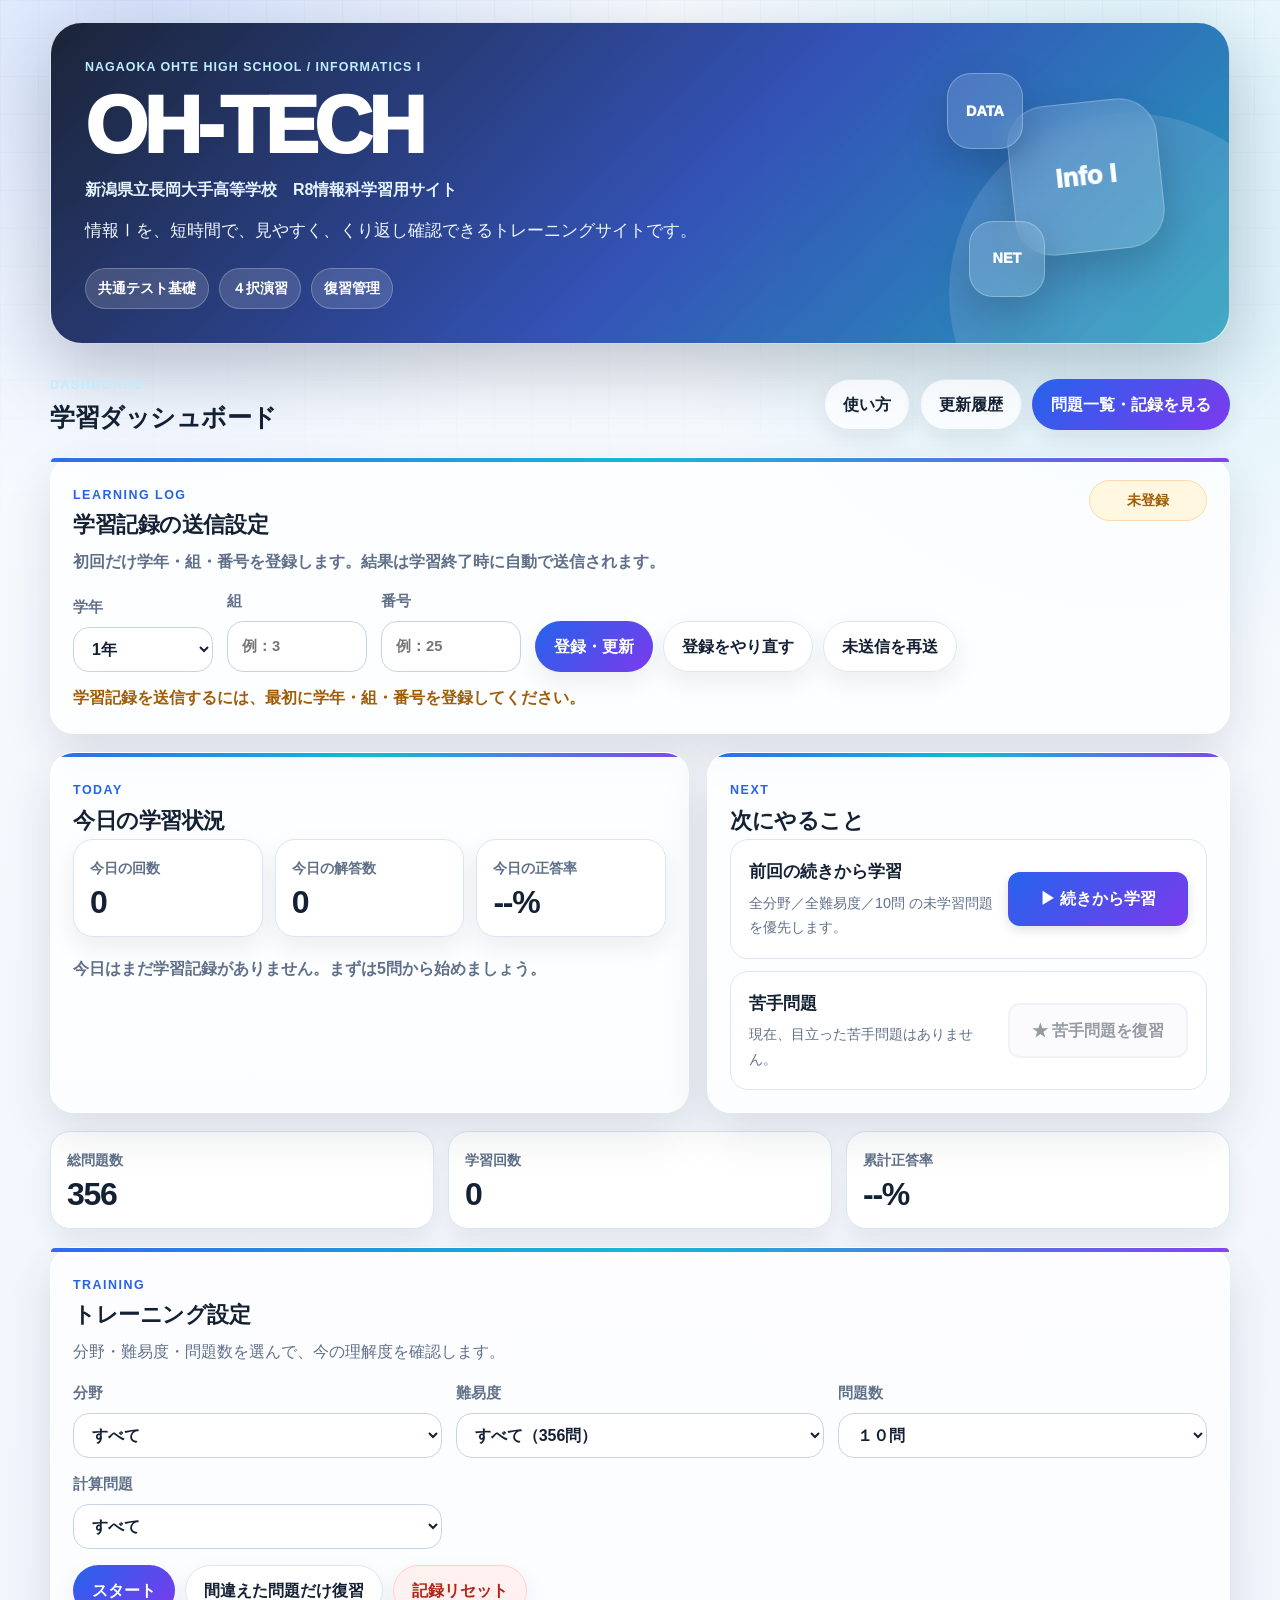
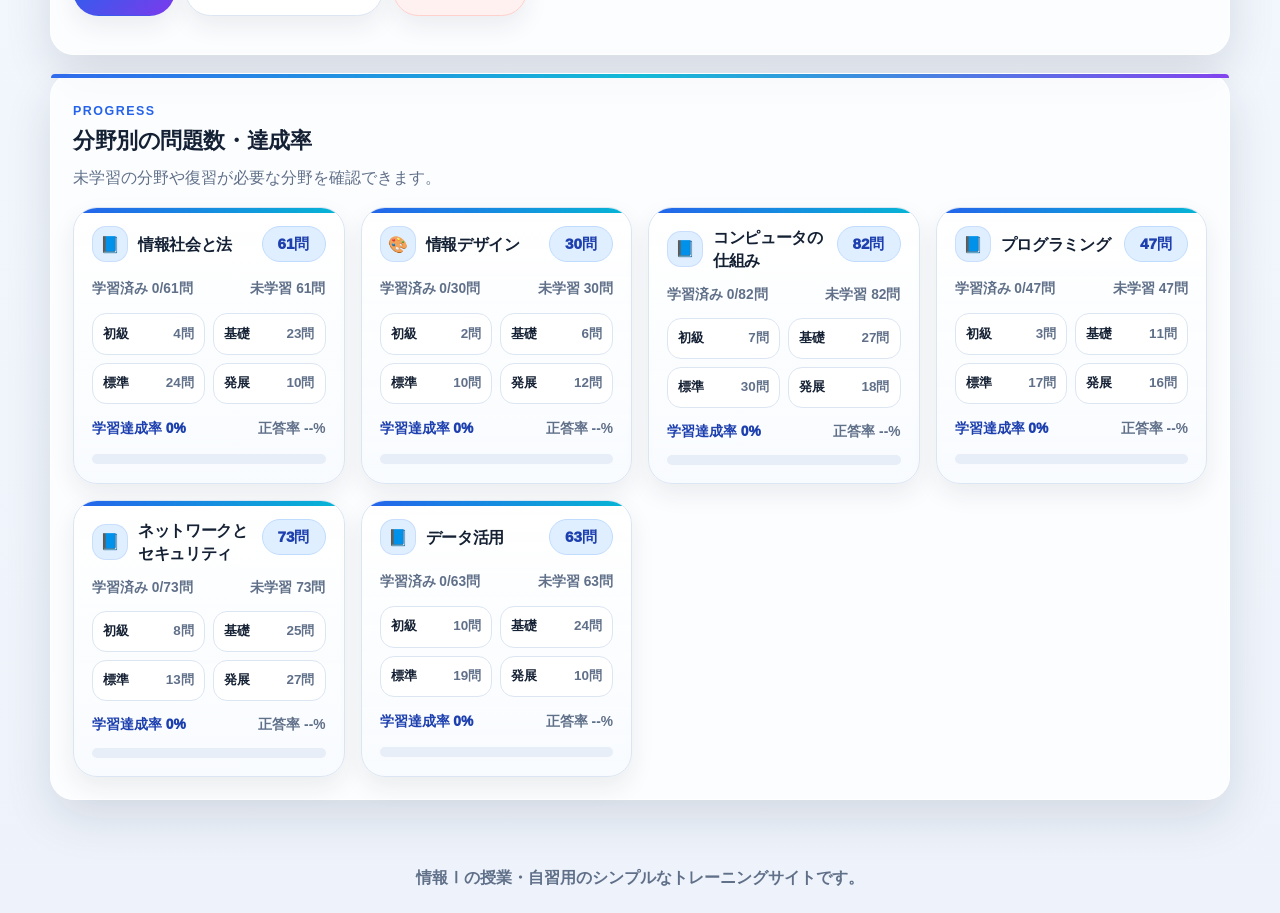
==== commit e0bd2f0e: "Add files via upload" ====
--- a/index.html
+++ b/index.html
@@ -286,7 +286,7 @@
             <button type="button" class="confidence-choice" data-confidence="incorrect">✓ 不正解</button>
           </div>
         </div>
-        <button id="nextBtn" class="primary">次の問題へ</button>
+        <button id="nextBtn" class="primary" type="button">次の問題へ</button>
       </article>
     </section>
 
@@ -423,7 +423,7 @@
   </div>
 
   <footer class="site-footer">情報Ⅰの授業・自習用のシンプルなトレーニングサイトです。</footer>
-  <script src="data/questions.js"></script>
-  <script src="js/app.js"></script>
+  <script src="questions.js"></script>
+  <script src="app.js"></script>
 </body>
 </html>
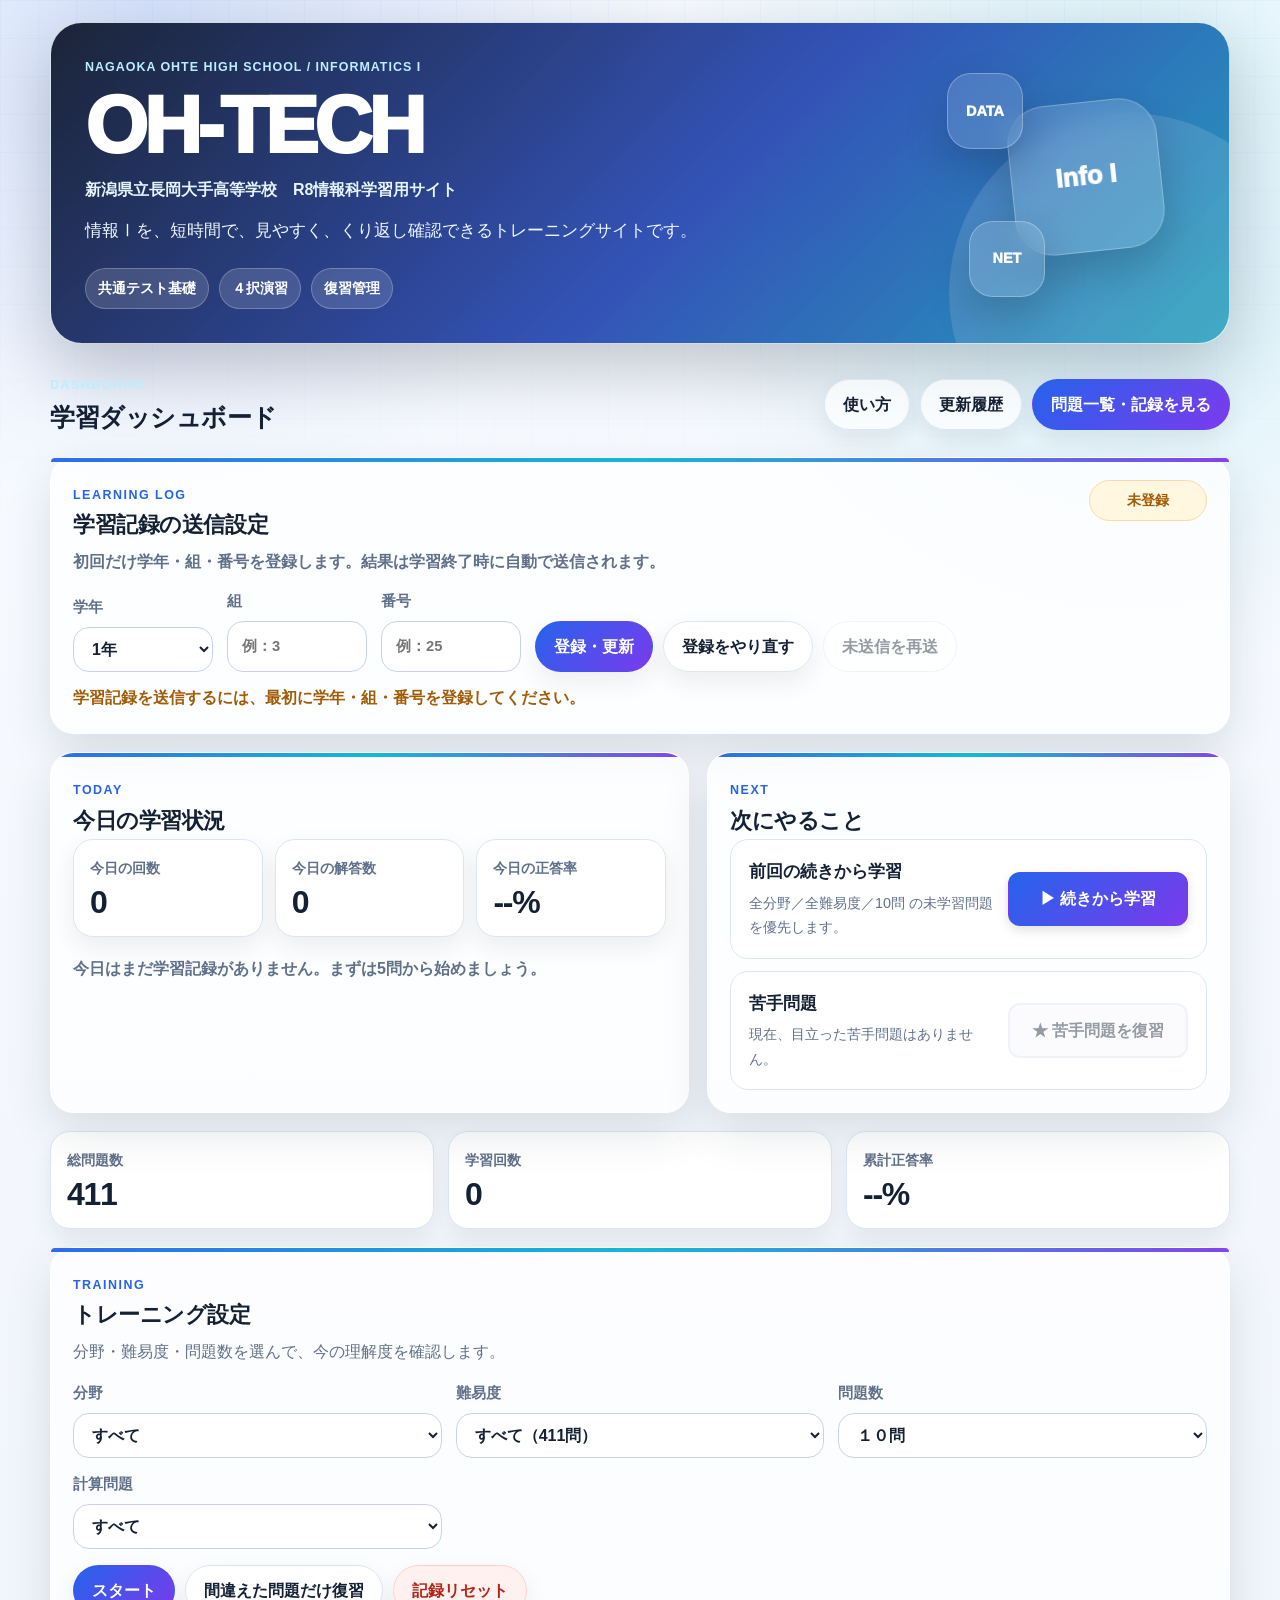
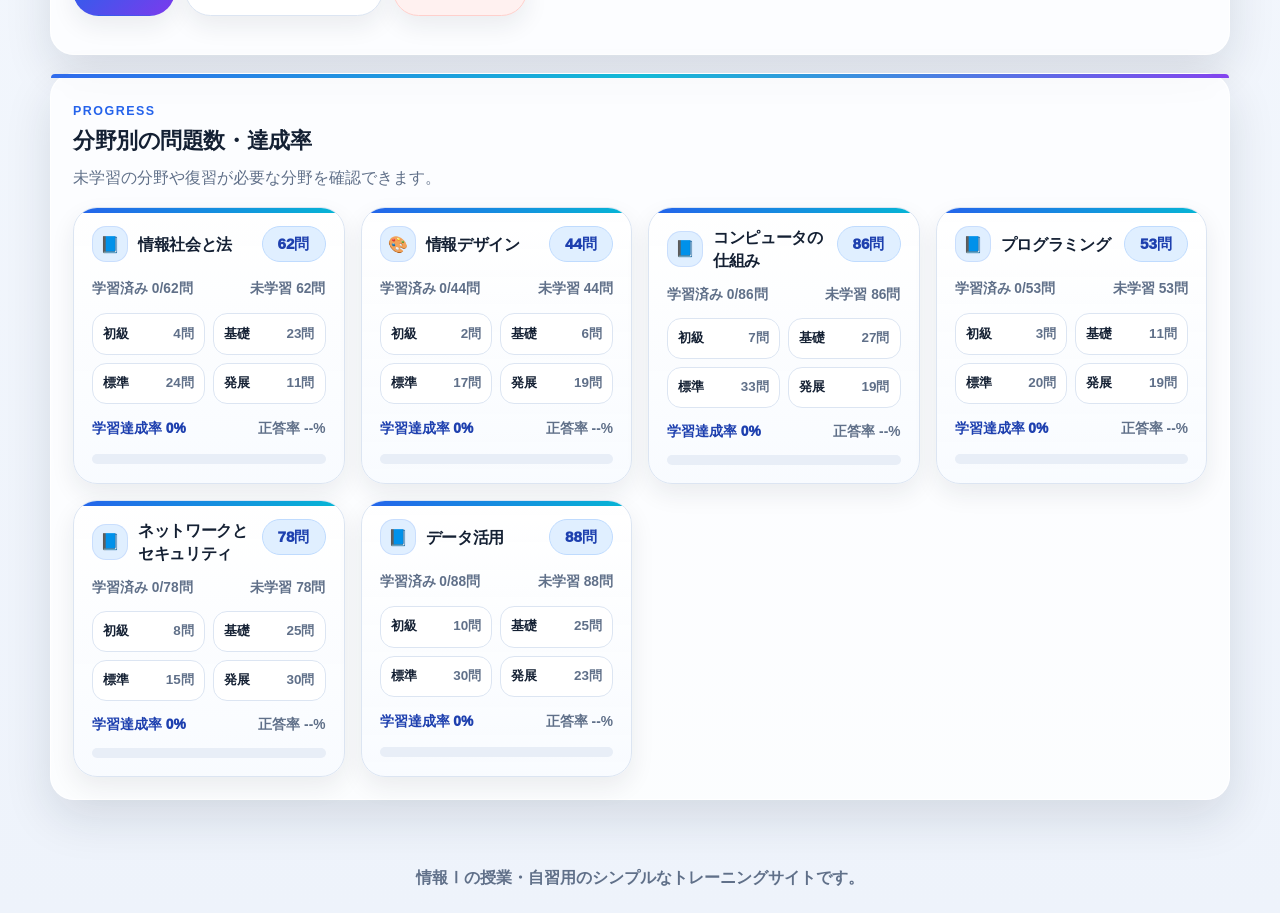
==== commit c93e3e45: "Add files via upload" ====
--- a/index.html
+++ b/index.html
@@ -66,7 +66,7 @@
           <div class="student-profile-actions">
             <button id="saveStudentProfileBtn" type="button" class="primary">登録・更新</button>
             <button id="resetStudentProfileBtn" type="button" class="ghost">登録をやり直す</button>
-            <button id="resendLogsBtn" type="button" class="ghost">未送信を再送</button>
+            <button id="resendLogsBtn" type="button" class="ghost" disabled aria-disabled="true" title="未送信データはありません。">未送信を再送</button>
           </div>
         </div>
         <p id="studentProfileMessage" class="student-profile-message"></p>
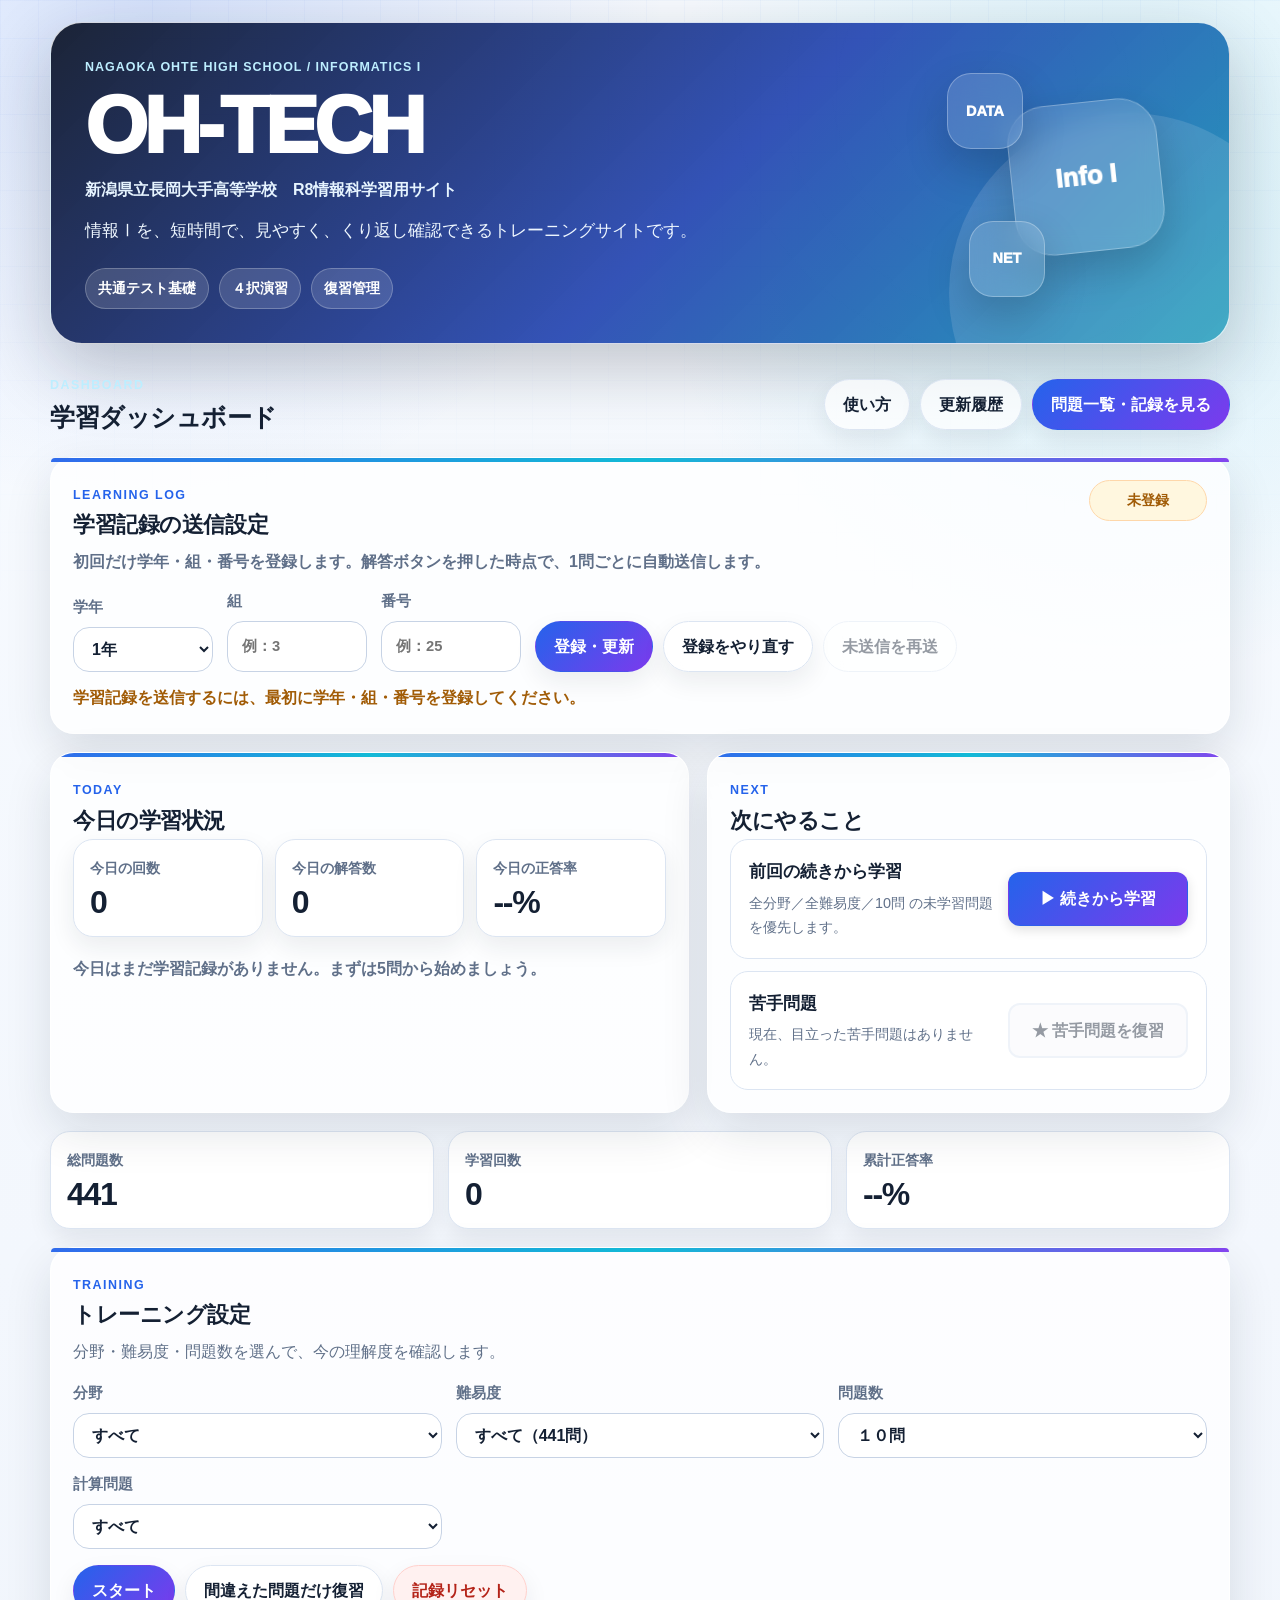
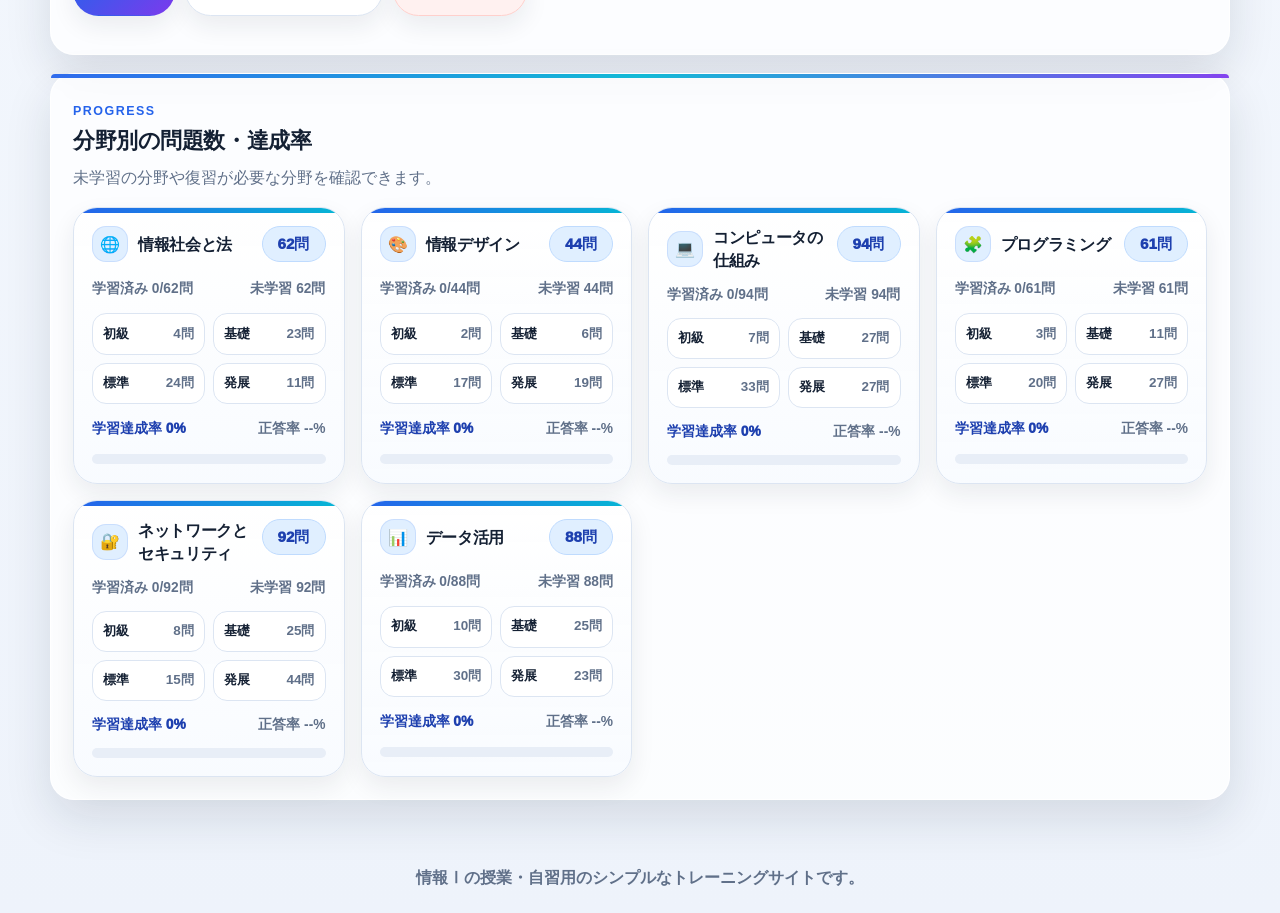
==== commit 0a225f85: "Add files via upload" ====
--- a/index.html
+++ b/index.html
@@ -45,7 +45,7 @@
           <div>
             <span class="dashboard-kicker">Learning Log</span>
             <h2>学習記録の送信設定</h2>
-            <p>初回だけ学年・組・番号を登録します。結果は学習終了時に自動で送信されます。</p>
+            <p>初回だけ学年・組・番号を登録します。解答ボタンを押した時点で、1問ごとに自動送信します。</p>
           </div>
           <div id="syncStatusBadge" class="sync-status-badge">未設定</div>
         </div>
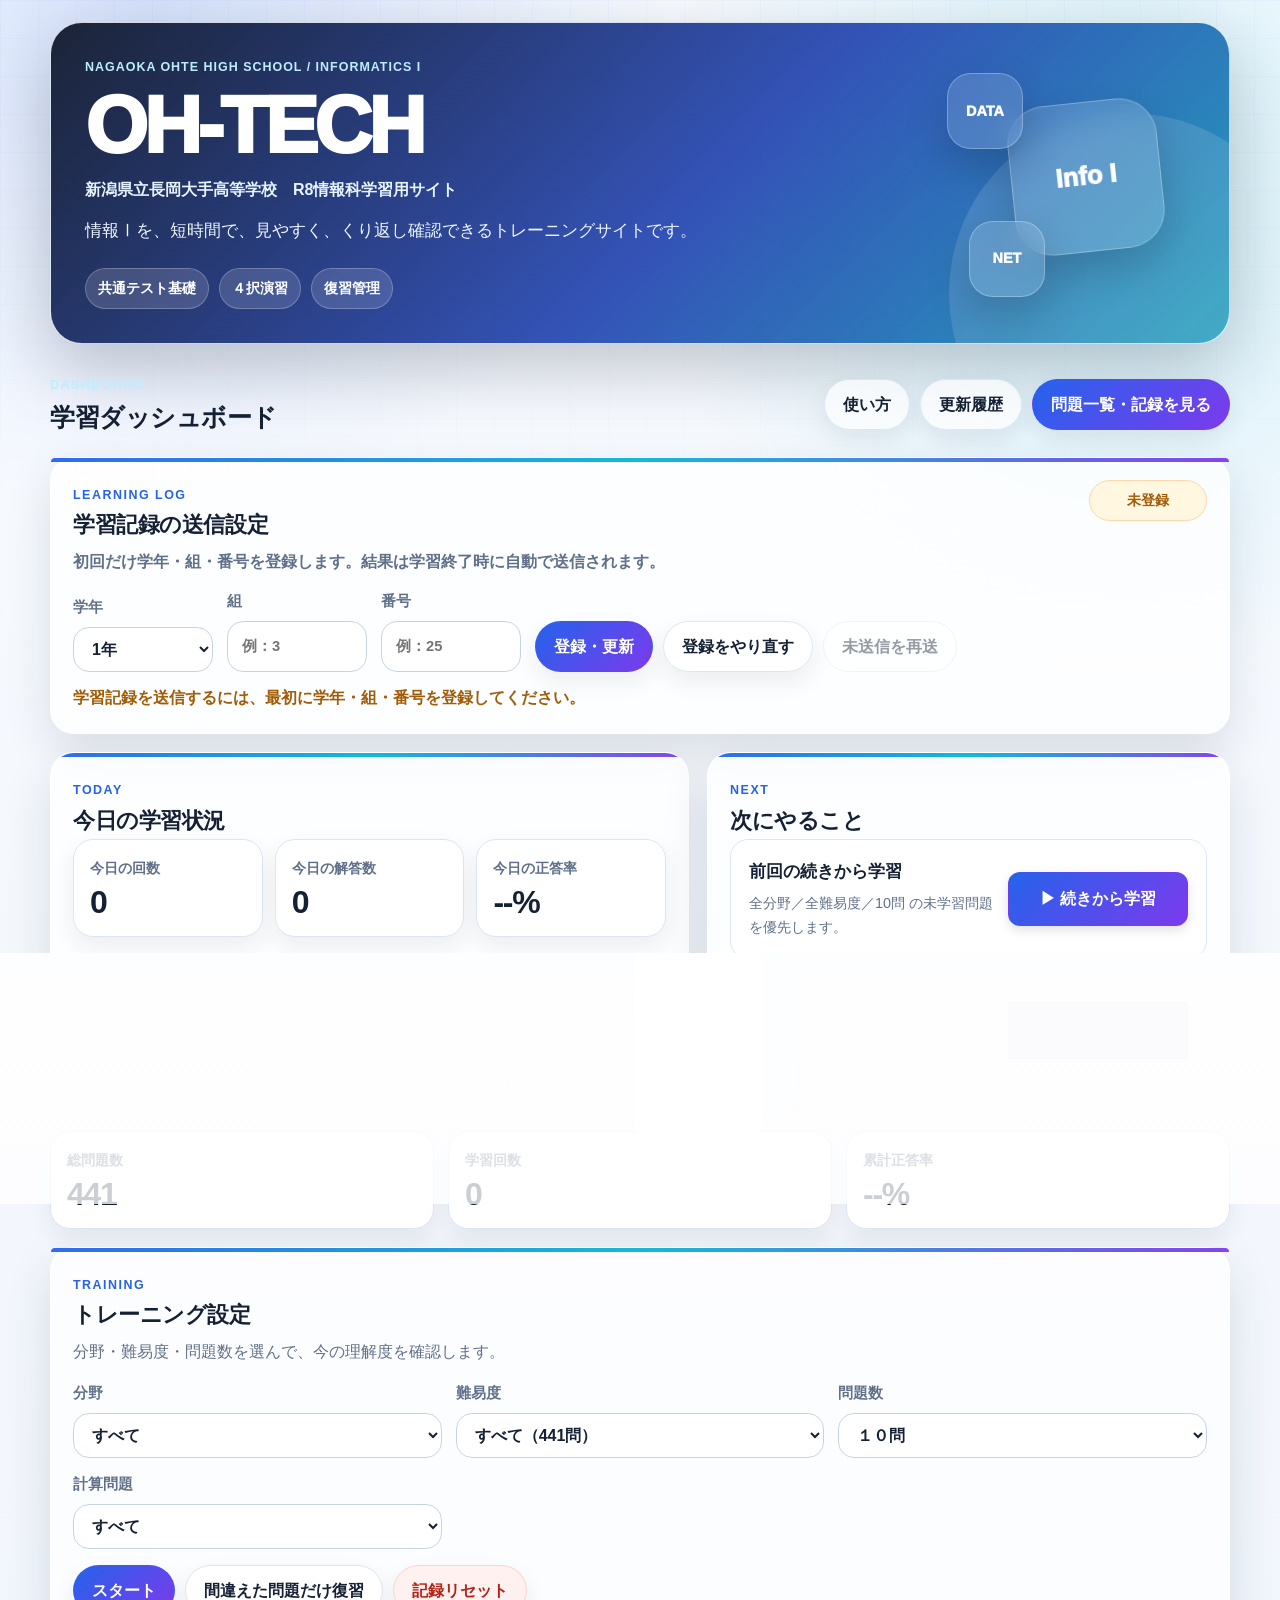
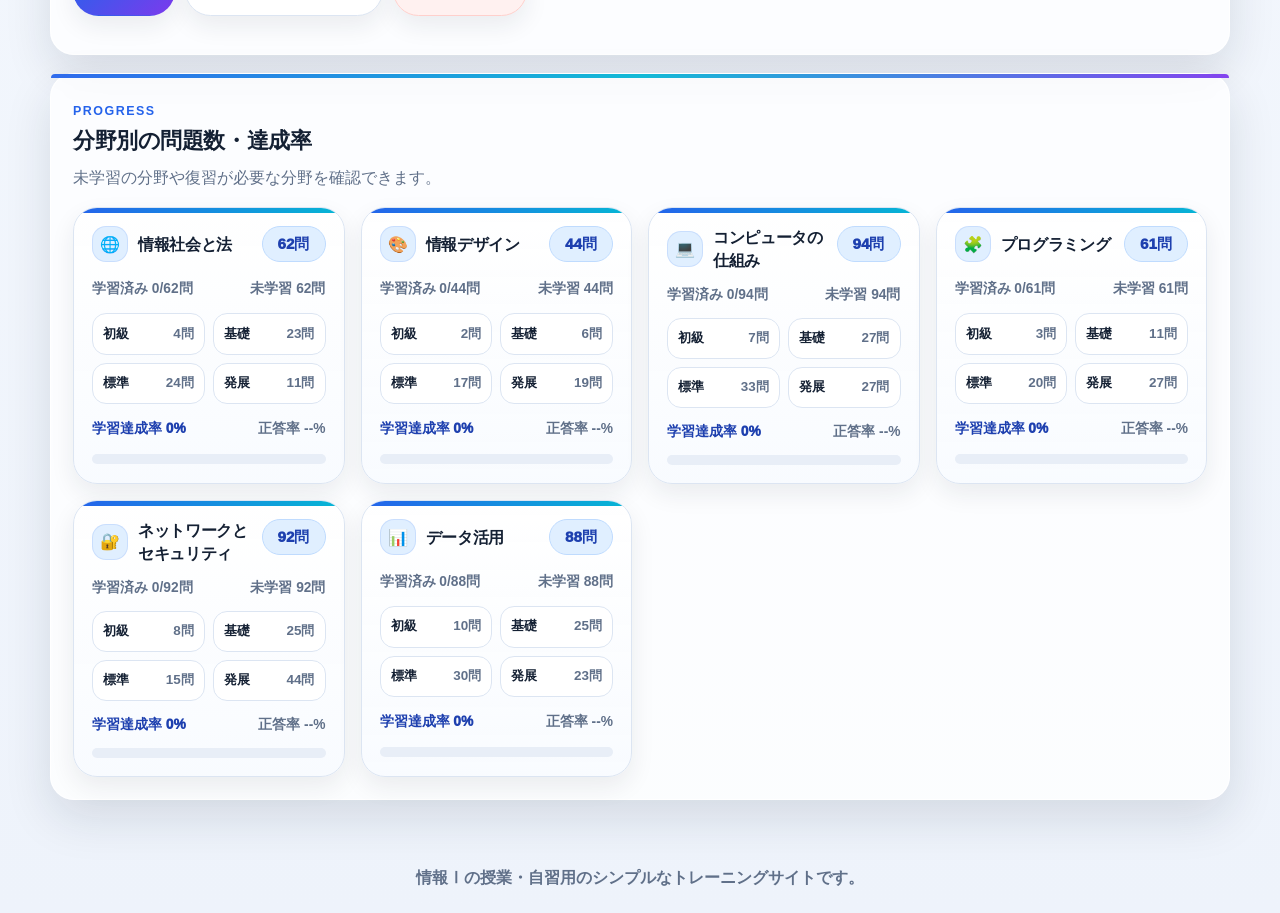
==== commit c7620557: "Add files via upload" ====
--- a/index.html
+++ b/index.html
@@ -45,7 +45,7 @@
           <div>
             <span class="dashboard-kicker">Learning Log</span>
             <h2>学習記録の送信設定</h2>
-            <p>初回だけ学年・組・番号を登録します。解答ボタンを押した時点で、1問ごとに自動送信します。</p>
+            <p>初回だけ学年・組・番号を登録します。結果は学習終了時に自動で送信されます。</p>
           </div>
           <div id="syncStatusBadge" class="sync-status-badge">未設定</div>
         </div>
